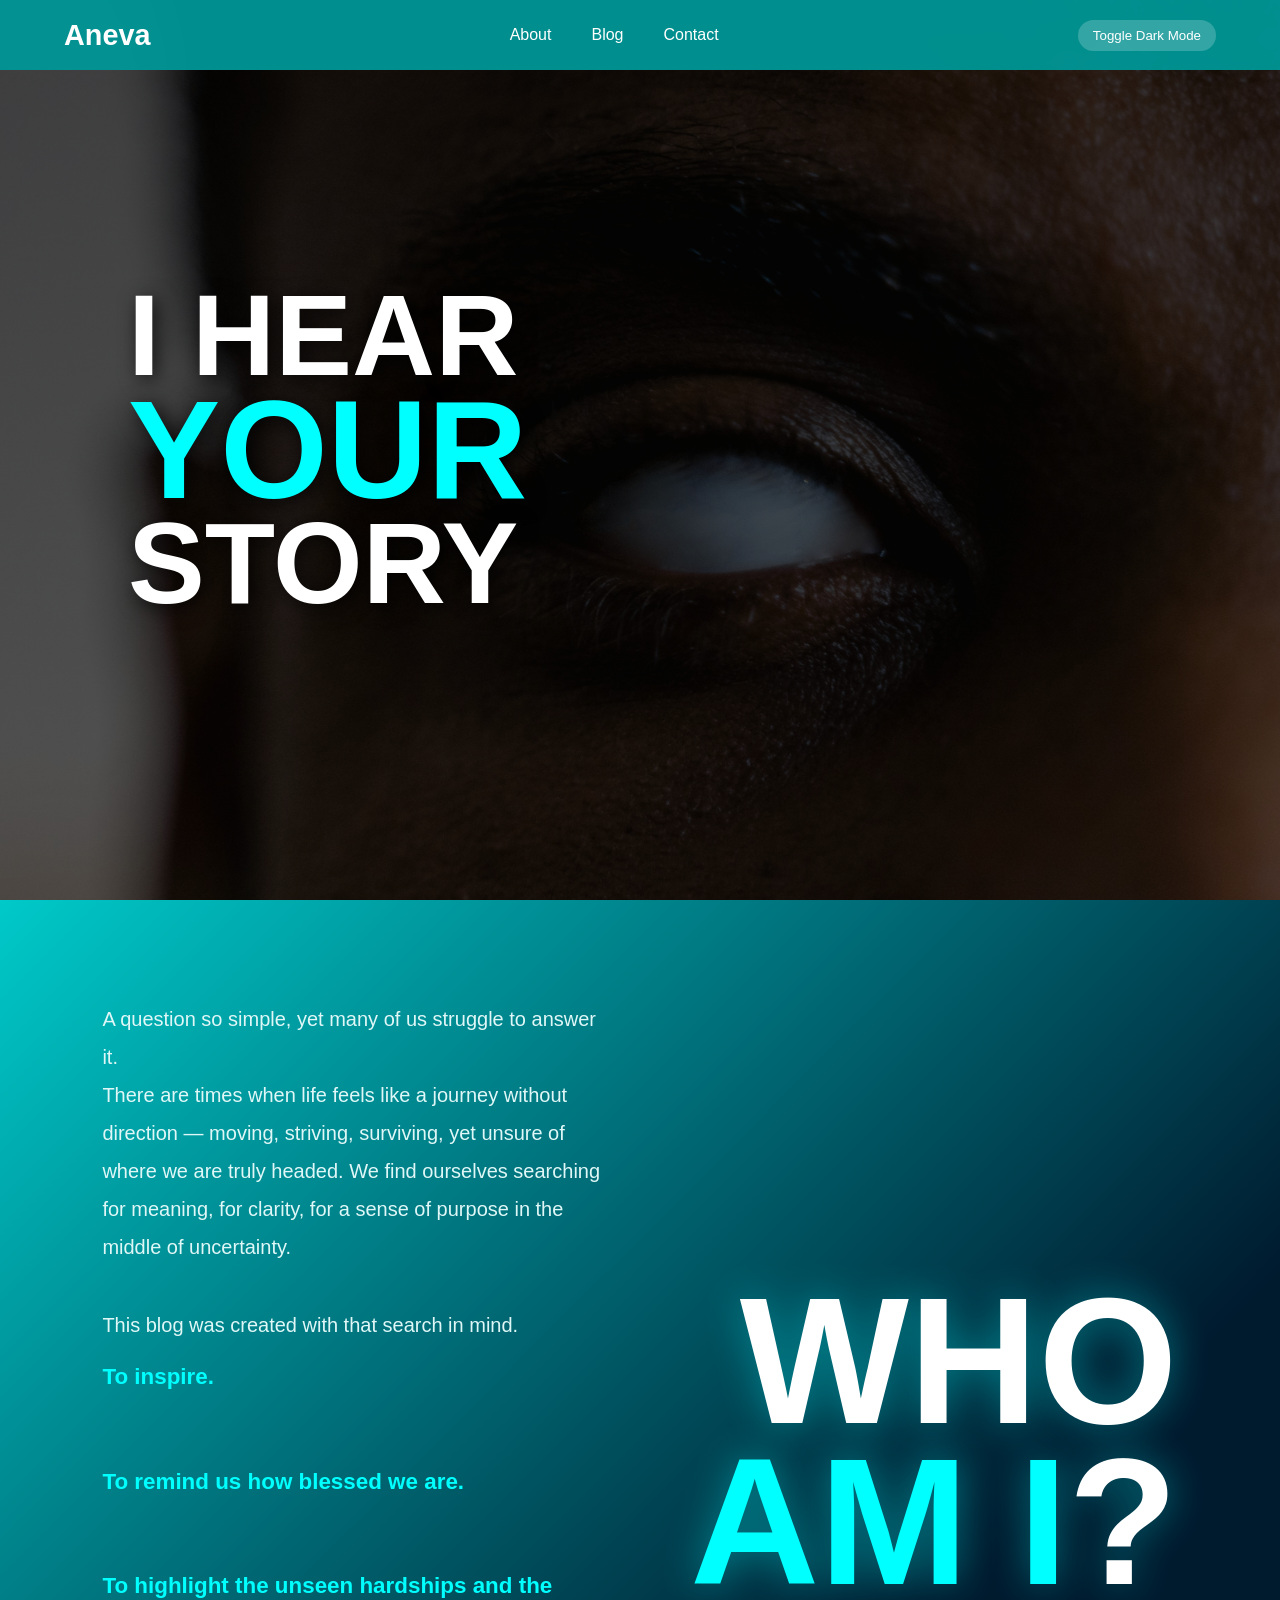
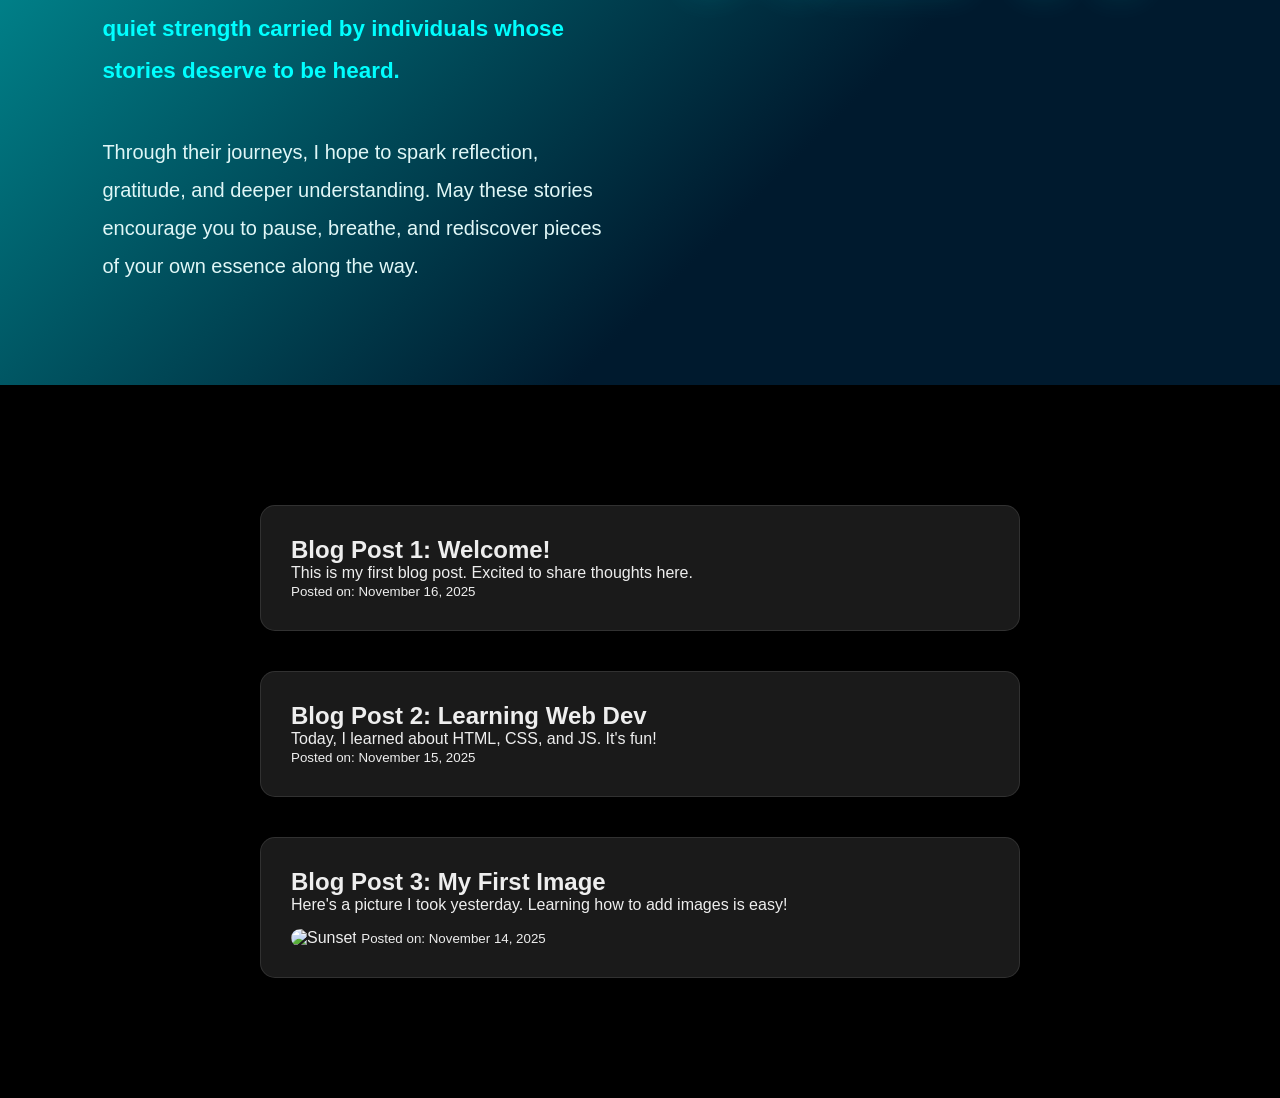
==== index.html @ 151b47a0 "Update index.html" ====
<!DOCTYPE html>
<html lang="en">
<head>
  <meta charset="UTF-8" />
  <meta name="viewport" content="width=device-width, initial-scale=1.0"/>
  <title>Aneva | I Hear Your Story</title>
  <link rel="stylesheet" href="styles.css" />
</head>
<body>

  <!-- HERO -->
  <header class="hero">
    <nav class="top-nav">
      <div class="logo">Aneva</div>
      <ul class="nav-links">
        <li><a href="#whoami">About</a></li>
        <li><a href="#blog">Blog</a></li>
        <li><a href="#contact">Contact</a></li>
      </ul>
      <button class="dark-mode-toggle">Toggle Dark Mode</button>
    </nav>
    <div class="hero-content">
      <h1>I HEAR<br><span>YOUR</span><br>STORY</h1>
    </div>
  </header>

  <!-- WHO AM I – exactly 3 paragraphs as you requested -->
  <section class="whoami-section" id="whoami">
    <div class="whoami-container">
      <div class="whoami-text">
        <p>
          A question so simple, yet many of us struggle to answer it.<br>
          There are times when life feels like a journey without direction — moving, striving, surviving, yet unsure of where we are truly headed. We find ourselves searching for meaning, for clarity, for a sense of purpose in the middle of uncertainty.
        </p>

        <p class="mission">
          This blog was created with that search in mind.<br>
          <strong>To inspire.</strong><br>
          <strong>To remind us how blessed we are.</strong><br>
          <strong>To highlight the unseen hardships and the quiet strength carried by individuals whose stories deserve to be heard.</strong>
        </p>

        <p>
          Through their journeys, I hope to spark reflection, gratitude, and deeper understanding. May these stories encourage you to pause, breathe, and rediscover pieces of your own essence along the way.
        </p>
      </div>

      <h2 class="whoami-title">WHO<br><span>AM I</span>?</h2>
    </div>
  </section>

  <!-- BLOG POSTS -->
  <main class="blog-posts" id="blog">
    <article class="post-card">
      <h2>Blog Post 1: Welcome!</h2>
      <p>This is my first blog post. Excited to share thoughts here.</p>
      <small>Posted on: November 16, 2025</small>
    </article>
    <article class="post-card">
      <h2>Blog Post 2: Learning Web Dev</h2>
      <p>Today, I learned about HTML, CSS, and JS. It's fun!</p>
      <small>Posted on: November 15, 2025</small>
    </article>
    <article class="post-card">
      <h2>Blog Post 3: My First Image</h2>
      <p>Here's a picture I took yesterday. Learning how to add images is easy!</p>
      <img src="images/your-sunset.jpg" alt="Sunset" class="post-image">
      <small>Posted on: November 14, 2025</small>
    </article>
  </main>

  <script src="script.js"></script>
</body>
</html>
---- styles.css ----
* { margin:0; padding:0; box-sizing:border-box; }
body { font-family:'Segoe UI',sans-serif; background:#000; color:#eee; overflow-x:hidden; }

.top-nav {
  position:fixed; top:0; left:0; right:0; height:70px;
  background:rgba(0,150,150,0.95); backdrop-filter:blur(10px);
  display:flex; align-items:center; justify-content:space-between;
  padding:0 5%; z-index:1000;
}
.logo { font-size:1.8rem; font-weight:bold; color:white; }
.nav-links { list-style:none; display:flex; gap:40px; }
.nav-links a { color:white; text-decoration:none; font-weight:500; }
.nav-links a:hover { color:#a0fffe; }
.dark-mode-toggle { background:rgba(255,255,255,0.2); border:none; color:white; padding:8px 15px; border-radius:20px; cursor:pointer; }

/* HERO */
.hero {
  height:100vh;
  background: linear-gradient(rgba(0,0,0,0.7),rgba(0,0,0,0.6)), url('images/hero-eye.jpg') center/cover no-repeat fixed;
  display:flex; flex-direction:column; justify-content:center; align-items:flex-start; padding-left:10%;
}
.hero-content h1 { font-size:9vw; line-height:0.9; font-weight:900; color:white; text-shadow:4px 4px 20px rgba(0,0,0,0.8); }
.hero-content span { color:#0ff; font-size:1.2em; }

/* WHO AM I – matches your screenshot exactly */
.whoami-section {
  min-height:100vh;
  background: linear-gradient(135deg, #00c9c9 0%, #001a2e 70%);
  display:flex;
  align-items:center;
  padding:100px 8%;
  position:relative;
}
.whoami-container {
  max-width:1400px;
  margin:0 auto;
  display:grid;
  grid-template-columns: 1fr 1fr;
  gap:60px;
  align-items:center;
}
.whoami-text {
  font-size:1.25rem;
  line-height:1.9;
  color:#e0f7f7;
}
.whoami-text .lead { margin-bottom:30px; }
.whoami-text .mission { margin:40px 0; }
.whoami-text strong { color:#0ff; font-size:1.4rem; display:block; margin:12px 0; }
.whoami-text .closing { font-style:italic; color:#b0e0e0; }

.whoami-title {
  font-size:14vw;
  font-weight:900;
  line-height:0.9;
  color:white;
  text-align:right;
  text-shadow:0 0 40px rgba(0,255,255,0.4);
}
.whoami-title span { color:#0ff; }

/* BLOG POSTS */
.blog-posts { max-width:800px; margin:120px auto; padding:0 20px; display:grid; gap:40px; }
.post-card { background:rgba(255,255,255,0.1); padding:30px; border-radius:15px; backdrop-filter:blur(10px); border:1px solid rgba(255,255,255,0.1); transition:transform .3s; }
.post-card:hover { transform:translateY(-10px); }
.post-image { width:100%; border-radius:10px; margin-top:15px; }

/* Mobile */
@media (max-width:960px) {
  .whoami-container { grid-template-columns:1fr; text-align:center; }
  .whoami-title { text-align:center; font-size:18vw; }
  .hero-content { padding-left:5%; text-align:center; align-items:center; }
}
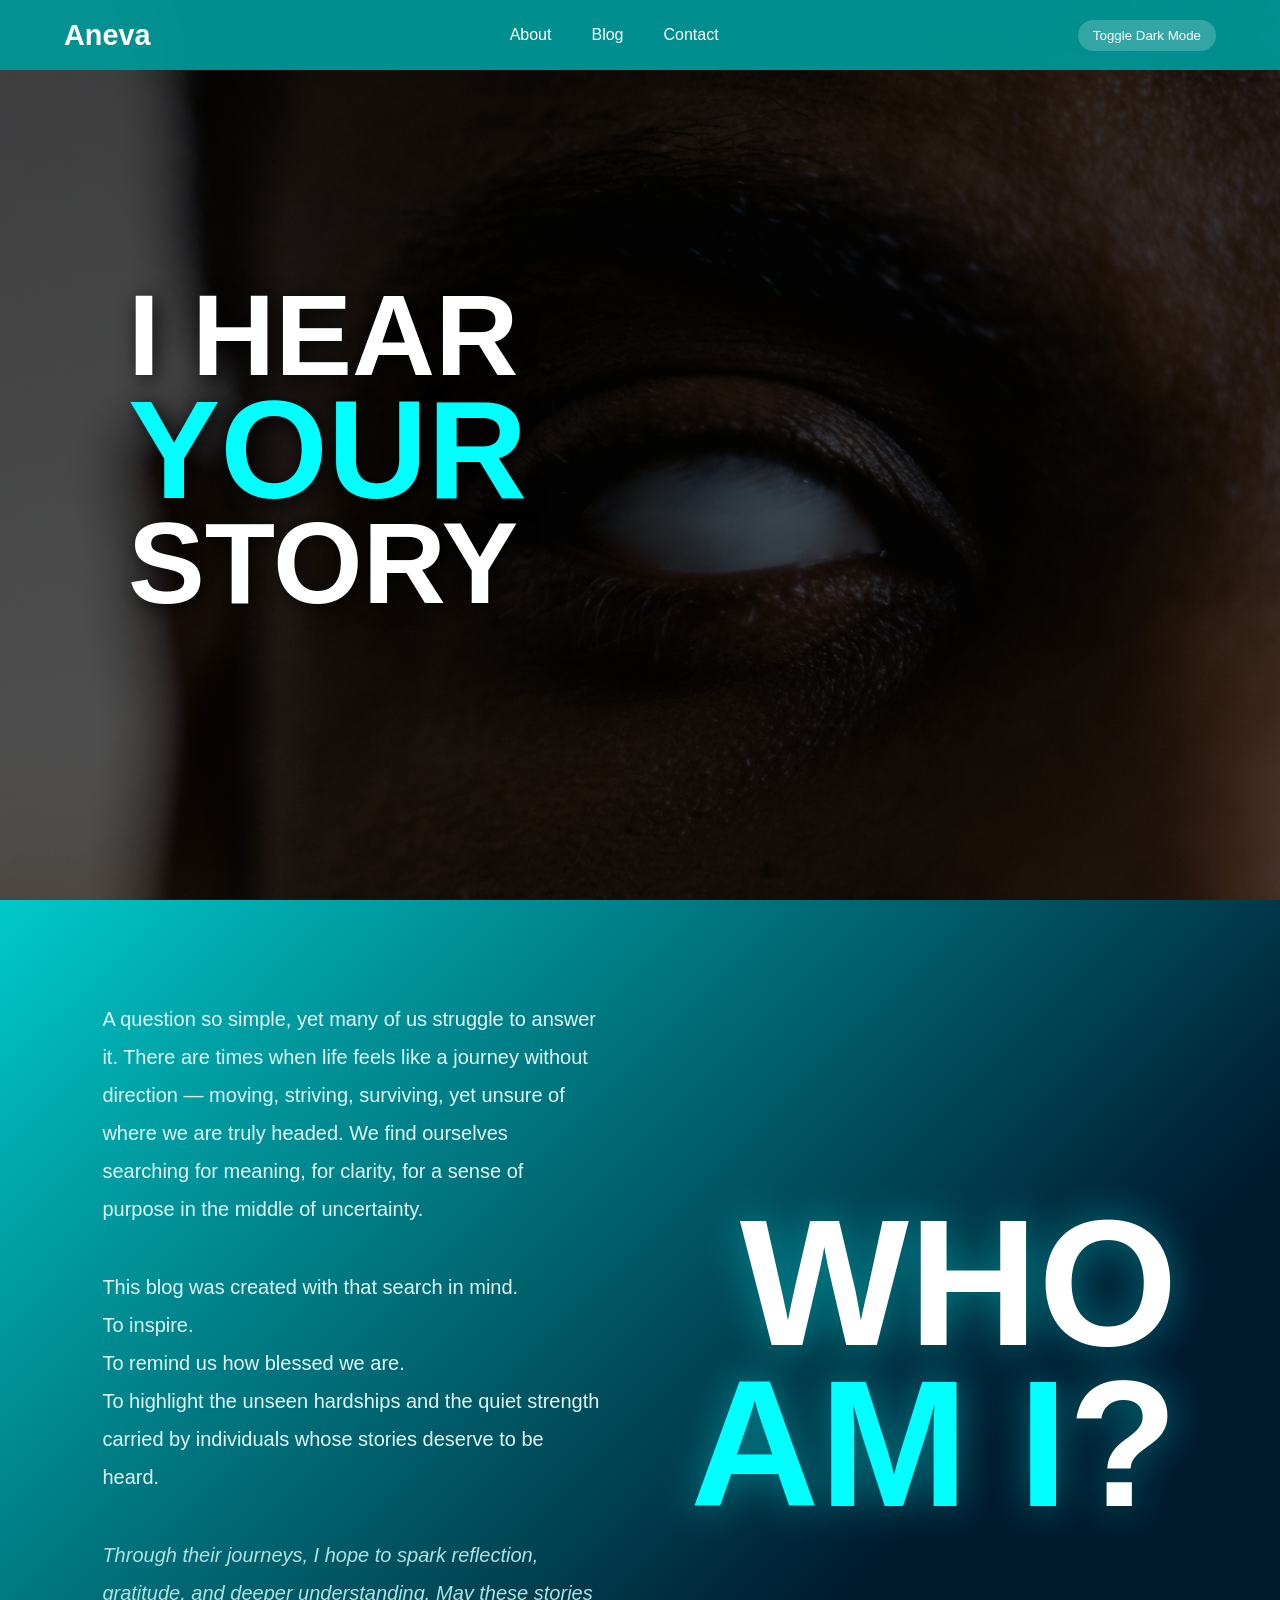
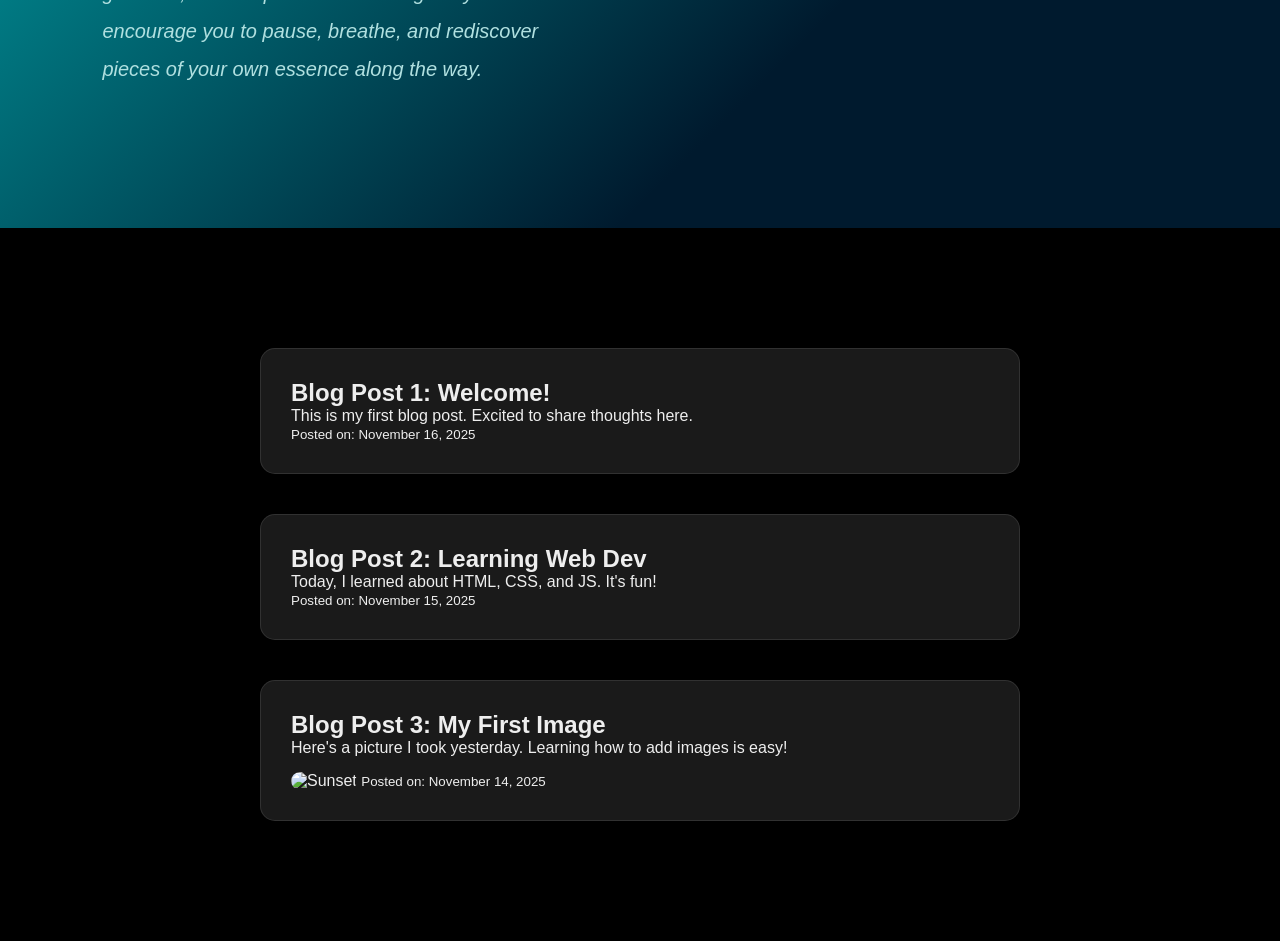
==== commit cf7ccebc: "Update index.html" ====
--- a/index.html
+++ b/index.html
@@ -24,20 +24,19 @@
     </div>
   </header>
 
-  <!-- WHO AM I – exactly 3 paragraphs as you requested -->
+  <!-- WHO AM I – exactly 3 clean paragraphs -->
   <section class="whoami-section" id="whoami">
     <div class="whoami-container">
       <div class="whoami-text">
         <p>
-          A question so simple, yet many of us struggle to answer it.<br>
-          There are times when life feels like a journey without direction — moving, striving, surviving, yet unsure of where we are truly headed. We find ourselves searching for meaning, for clarity, for a sense of purpose in the middle of uncertainty.
+          A question so simple, yet many of us struggle to answer it. There are times when life feels like a journey without direction — moving, striving, surviving, yet unsure of where we are truly headed. We find ourselves searching for meaning, for clarity, for a sense of purpose in the middle of uncertainty.
         </p>
 
         <p class="mission">
           This blog was created with that search in mind.<br>
-          <strong>To inspire.</strong><br>
-          <strong>To remind us how blessed we are.</strong><br>
-          <strong>To highlight the unseen hardships and the quiet strength carried by individuals whose stories deserve to be heard.</strong>
+          To inspire.<br>
+          To remind us how blessed we are.<br>
+          To highlight the unseen hardships and the quiet strength carried by individuals whose stories deserve to be heard.
         </p>
 
         <p>
--- a/styles.css
+++ b/styles.css
@@ -22,33 +22,38 @@
 .hero-content h1 { font-size:9vw; line-height:0.9; font-weight:900; color:white; text-shadow:4px 4px 20px rgba(0,0,0,0.8); }
 .hero-content span { color:#0ff; font-size:1.2em; }
 
-/* WHO AM I – matches your screenshot exactly */
+/* WHO AM I – perfect match */
 .whoami-section {
   min-height:100vh;
   background: linear-gradient(135deg, #00c9c9 0%, #001a2e 70%);
   display:flex;
   align-items:center;
   padding:100px 8%;
-  position:relative;
 }
 .whoami-container {
   max-width:1400px;
   margin:0 auto;
   display:grid;
-  grid-template-columns: 1fr 1fr;
-  gap:60px;
+  grid-template-columns:1fr 1fr;
+  gap:80px;
   align-items:center;
 }
-.whoami-text {
+.whoami-text p {
+  margin-bottom:40px;
   font-size:1.25rem;
   line-height:1.9;
   color:#e0f7f7;
 }
-.whoami-text .lead { margin-bottom:30px; }
-.whoami-text .mission { margin:40px 0; }
-.whoami-text strong { color:#0ff; font-size:1.4rem; display:block; margin:12px 0; }
-.whoami-text .closing { font-style:italic; color:#b0e0e0; }
-
+.whoami-text p.mission strong {
+  color:#0ff;
+  font-size:1.4rem;
+  display:block;
+  margin:14px 0;
+}
+.whoami-text p:last-child {
+  font-style:italic;
+  color:#b0e0e0;
+}
 .whoami-title {
   font-size:14vw;
   font-weight:900;
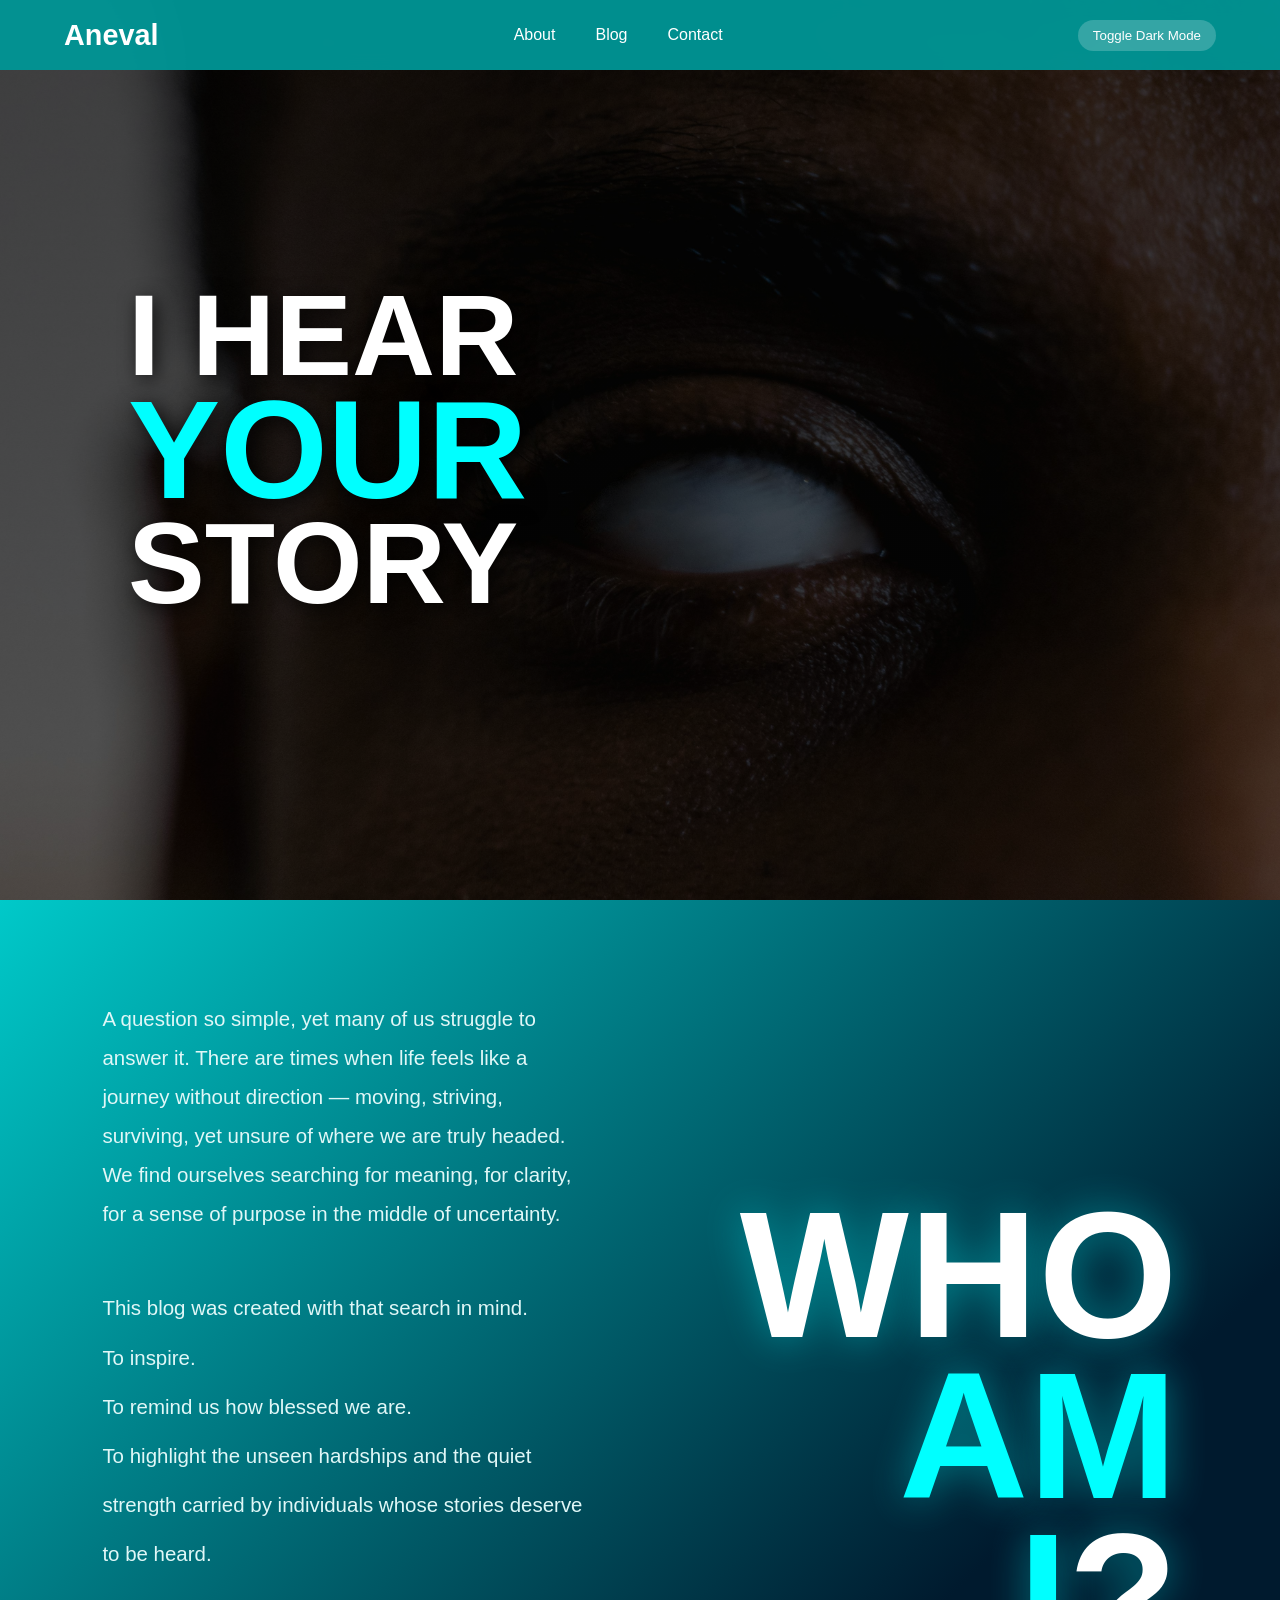
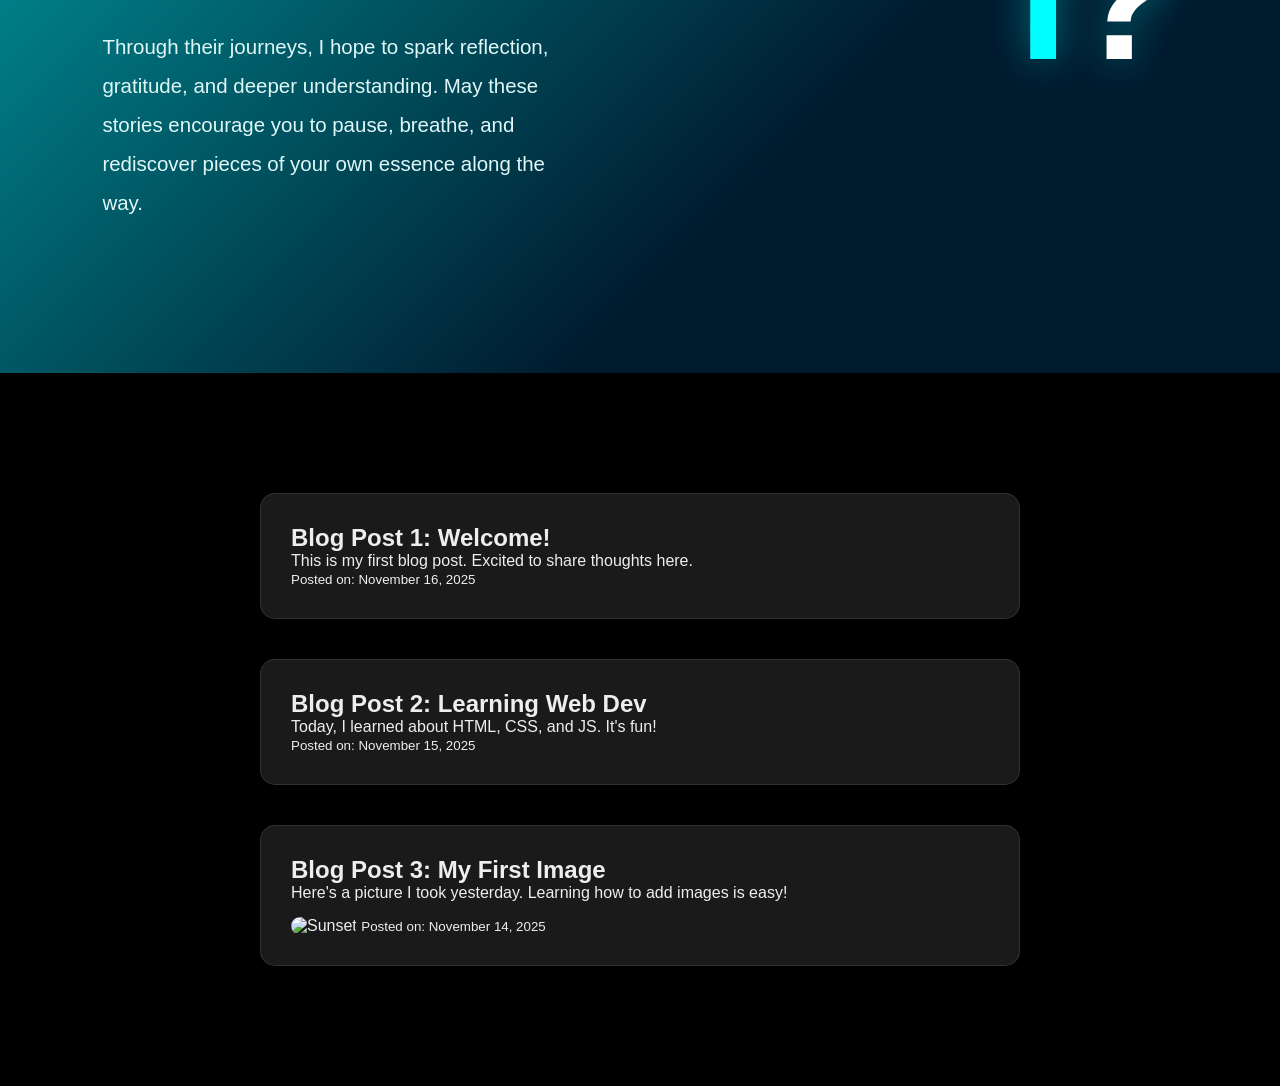
==== commit 39de4f49: "Update index.html" ====
--- a/index.html
+++ b/index.html
@@ -3,7 +3,7 @@
 <head>
   <meta charset="UTF-8" />
   <meta name="viewport" content="width=device-width, initial-scale=1.0"/>
-  <title>Aneva | I Hear Your Story</title>
+  <title>Aneval | I Hear Your Story</title>
   <link rel="stylesheet" href="styles.css" />
 </head>
 <body>
@@ -11,7 +11,7 @@
   <!-- HERO -->
   <header class="hero">
     <nav class="top-nav">
-      <div class="logo">Aneva</div>
+      <div class="logo">Aneval</div>
       <ul class="nav-links">
         <li><a href="#whoami">About</a></li>
         <li><a href="#blog">Blog</a></li>
@@ -71,3 +71,4 @@
   <script src="script.js"></script>
 </body>
 </html>
+
--- a/styles.css
+++ b/styles.css
@@ -22,7 +22,7 @@
 .hero-content h1 { font-size:9vw; line-height:0.9; font-weight:900; color:white; text-shadow:4px 4px 20px rgba(0,0,0,0.8); }
 .hero-content span { color:#0ff; font-size:1.2em; }
 
-/* WHO AM I – perfect match */
+/* WHO AM I – perfect 3 paragraphs */
 .whoami-section {
   min-height:100vh;
   background: linear-gradient(135deg, #00c9c9 0%, #001a2e 70%);
@@ -35,24 +35,20 @@
   margin:0 auto;
   display:grid;
   grid-template-columns:1fr 1fr;
-  gap:80px;
+  gap:100px;
   align-items:center;
 }
 .whoami-text p {
-  margin-bottom:40px;
-  font-size:1.25rem;
+  margin-bottom:50px;
+  font-size:1.28rem;
   line-height:1.9;
   color:#e0f7f7;
 }
-.whoami-text p.mission strong {
-  color:#0ff;
-  font-size:1.4rem;
-  display:block;
-  margin:14px 0;
+.whoami-text p.mission {
+  line-height:2.4;
 }
-.whoami-text p:last-child {
-  font-style:italic;
-  color:#b0e0e0;
+.whoami-text p.mission br {
+  margin-bottom:14px;
 }
 .whoami-title {
   font-size:14vw;
@@ -72,7 +68,7 @@
 
 /* Mobile */
 @media (max-width:960px) {
-  .whoami-container { grid-template-columns:1fr; text-align:center; }
+  .whoami-container { grid-template-columns:1fr; text-align:center; gap:60px; }
   .whoami-title { text-align:center; font-size:18vw; }
   .hero-content { padding-left:5%; text-align:center; align-items:center; }
 }
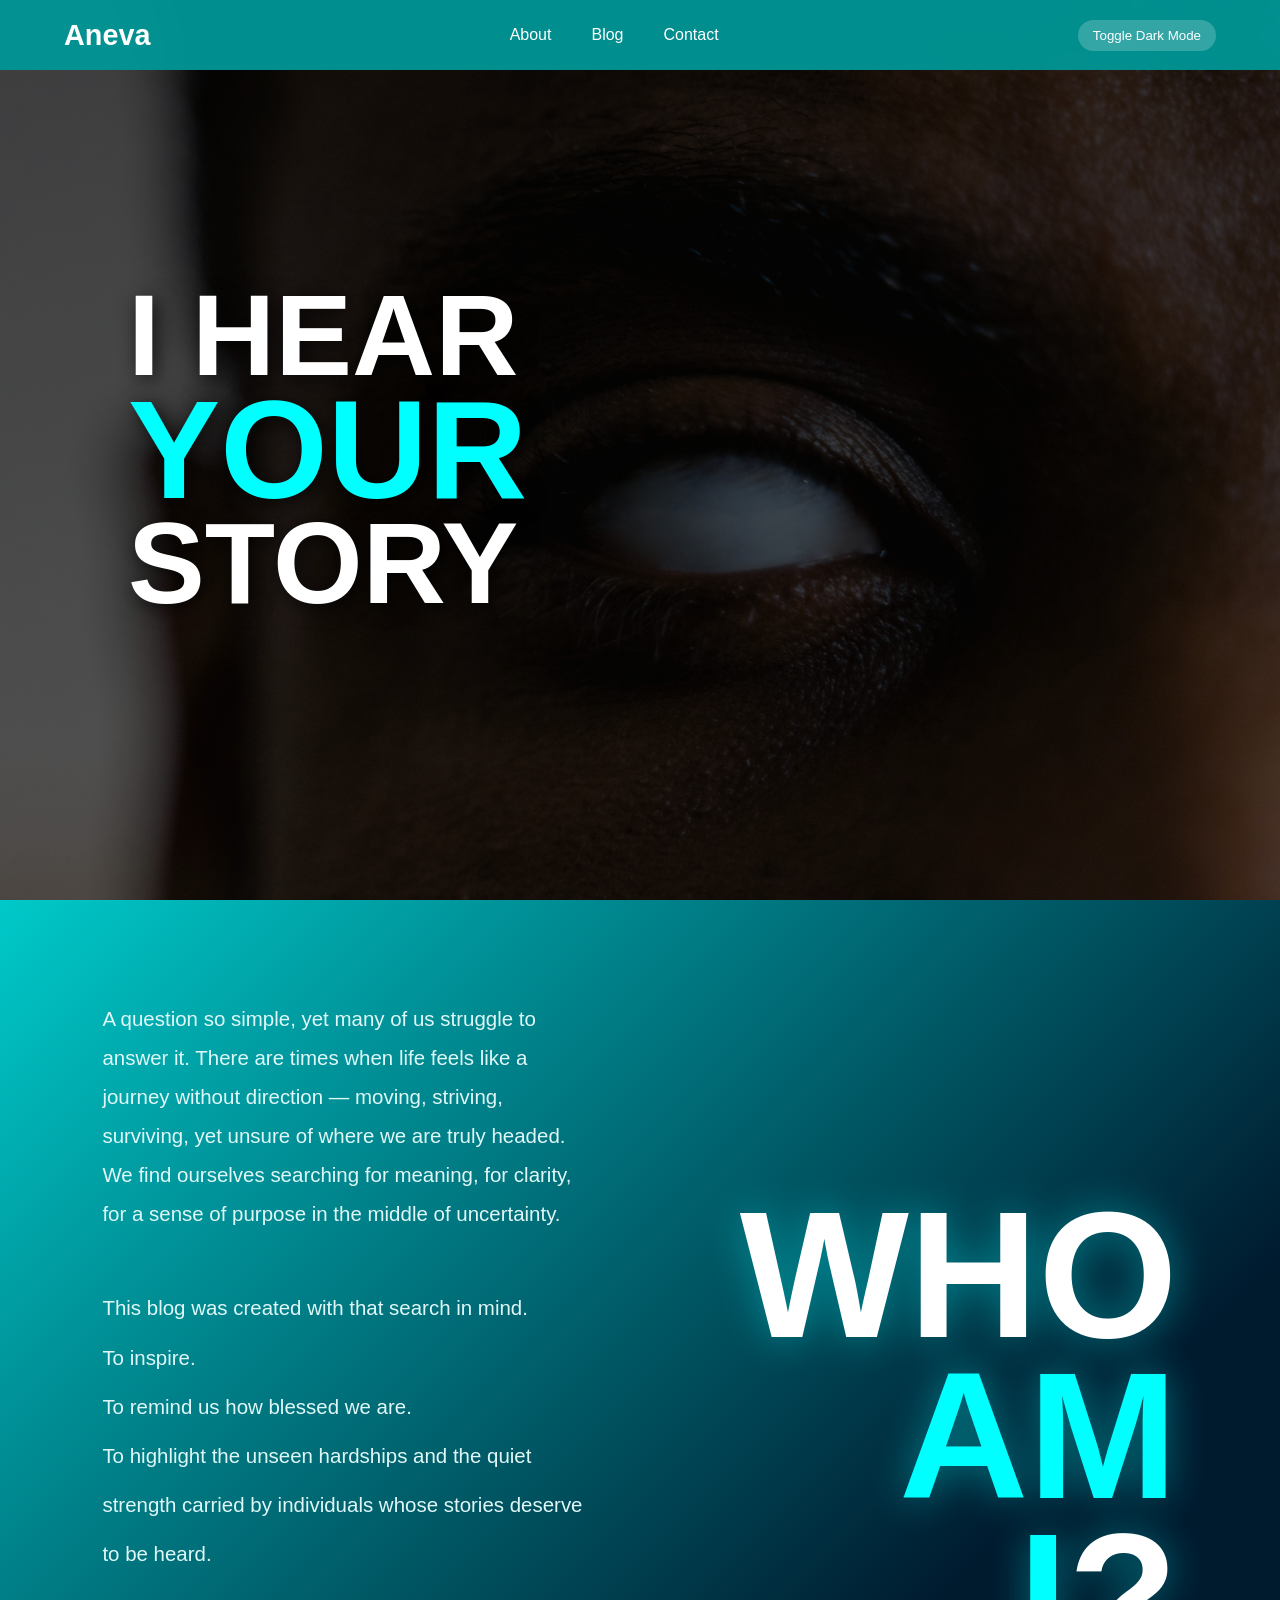
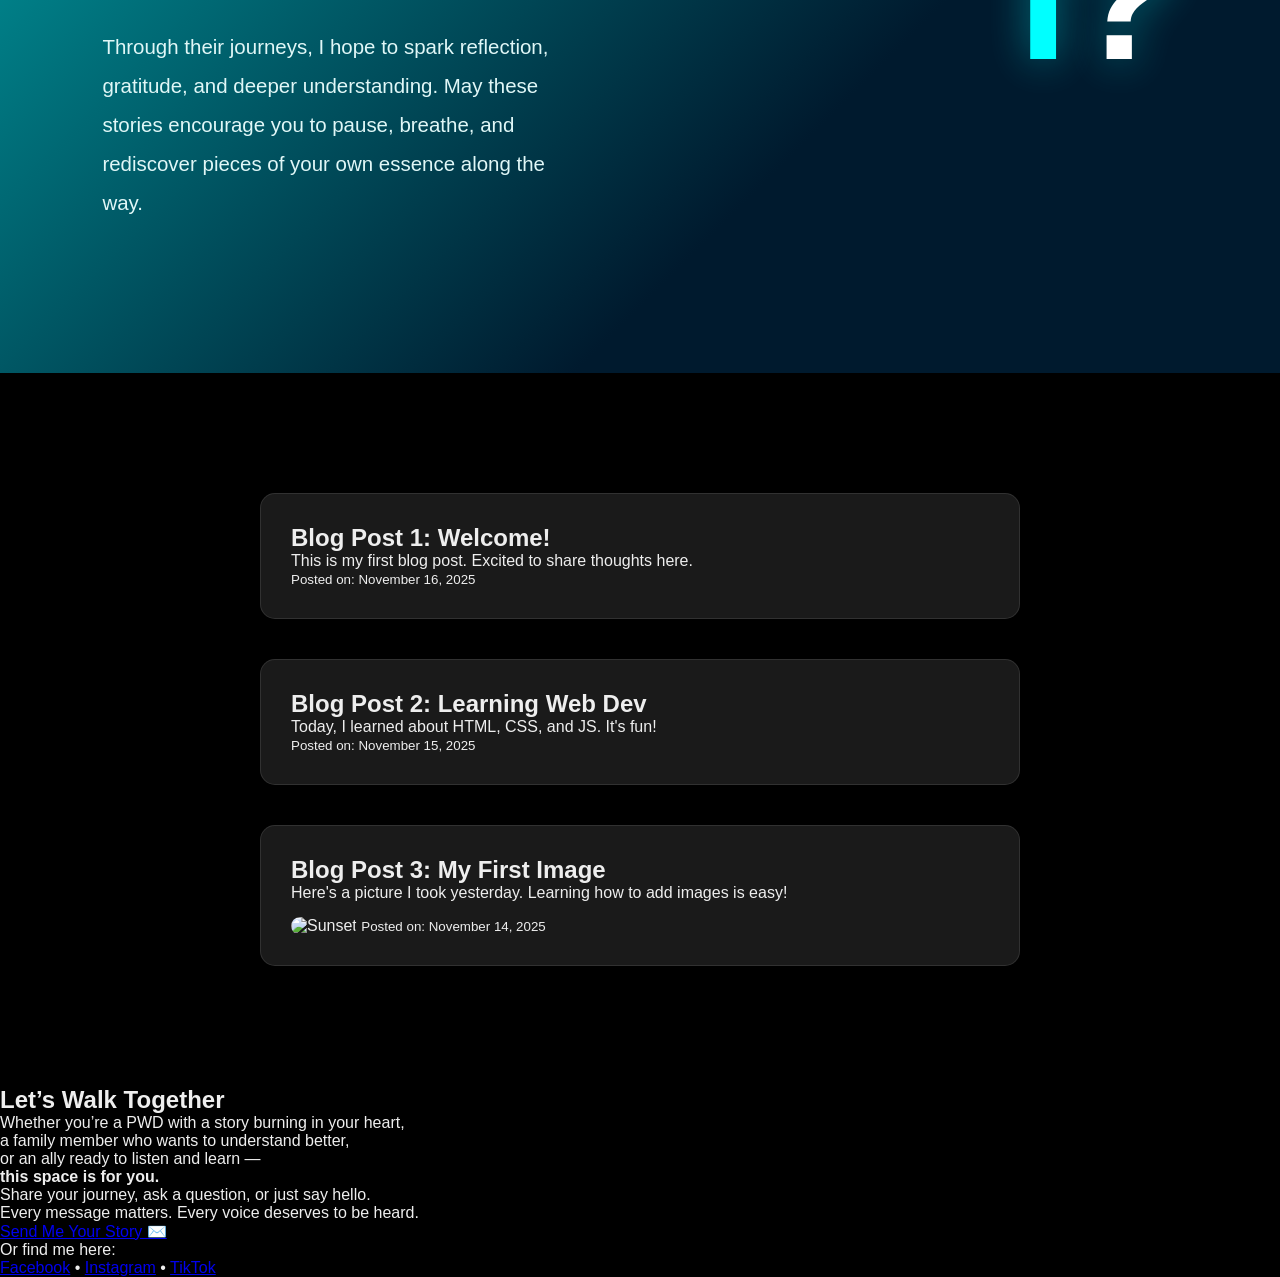
==== commit 77da58e6: "Update index.html" ====
--- a/index.html
+++ b/index.html
@@ -3,7 +3,7 @@
 <head>
   <meta charset="UTF-8" />
   <meta name="viewport" content="width=device-width, initial-scale=1.0"/>
-  <title>Aneval | I Hear Your Story</title>
+  <title>Aneva | I Hear Your Story</title>
   <link rel="stylesheet" href="styles.css" />
 </head>
 <body>
@@ -11,7 +11,7 @@
   <!-- HERO -->
   <header class="hero">
     <nav class="top-nav">
-      <div class="logo">Aneval</div>
+      <div class="logo">Aneva</div>
       <ul class="nav-links">
         <li><a href="#whoami">About</a></li>
         <li><a href="#blog">Blog</a></li>
@@ -24,26 +24,23 @@
     </div>
   </header>
 
-  <!-- WHO AM I – exactly 3 clean paragraphs -->
+  <!-- WHO AM I -->
   <section class="whoami-section" id="whoami">
     <div class="whoami-container">
       <div class="whoami-text">
         <p>
           A question so simple, yet many of us struggle to answer it. There are times when life feels like a journey without direction — moving, striving, surviving, yet unsure of where we are truly headed. We find ourselves searching for meaning, for clarity, for a sense of purpose in the middle of uncertainty.
         </p>
-
         <p class="mission">
           This blog was created with that search in mind.<br>
           To inspire.<br>
           To remind us how blessed we are.<br>
           To highlight the unseen hardships and the quiet strength carried by individuals whose stories deserve to be heard.
         </p>
-
         <p>
           Through their journeys, I hope to spark reflection, gratitude, and deeper understanding. May these stories encourage you to pause, breathe, and rediscover pieces of your own essence along the way.
         </p>
       </div>
-
       <h2 class="whoami-title">WHO<br><span>AM I</span>?</h2>
     </div>
   </section>
@@ -68,7 +65,34 @@
     </article>
   </main>
 
+  <!-- CONTACT SECTION -->
+  <section class="contact-section" id="contact">
+    <div class="contact-container">
+      <h2>Let’s Walk Together</h2>
+      <p class="contact-text">
+        Whether you’re a PWD with a story burning in your heart,<br>
+        a family member who wants to understand better,<br>
+        or an ally ready to listen and learn —<br>
+        <strong>this space is for you.</strong>
+      </p>
+      <p class="contact-text">
+        Share your journey, ask a question, or just say hello.<br>
+        Every message matters. Every voice deserves to be heard.
+      </p>
+
+      <a href="mailto:your-email-here@gmail.com" class="contact-btn">
+        Send Me Your Story ✉️
+      </a>
+
+      <div class="social-links">
+        <p>Or find me here:</p>
+        <a href="https://facebook.com/yourpage" target="_blank">Facebook</a> • 
+        <a href="https://instagram.com/yourhandle" target="_blank">Instagram</a> • 
+        <a href="https://tiktok.com/@yourhandle" target="_blank">TikTok</a>
+      </div>
+    </div>
+  </section>
+
   <script src="script.js"></script>
 </body>
 </html>
-
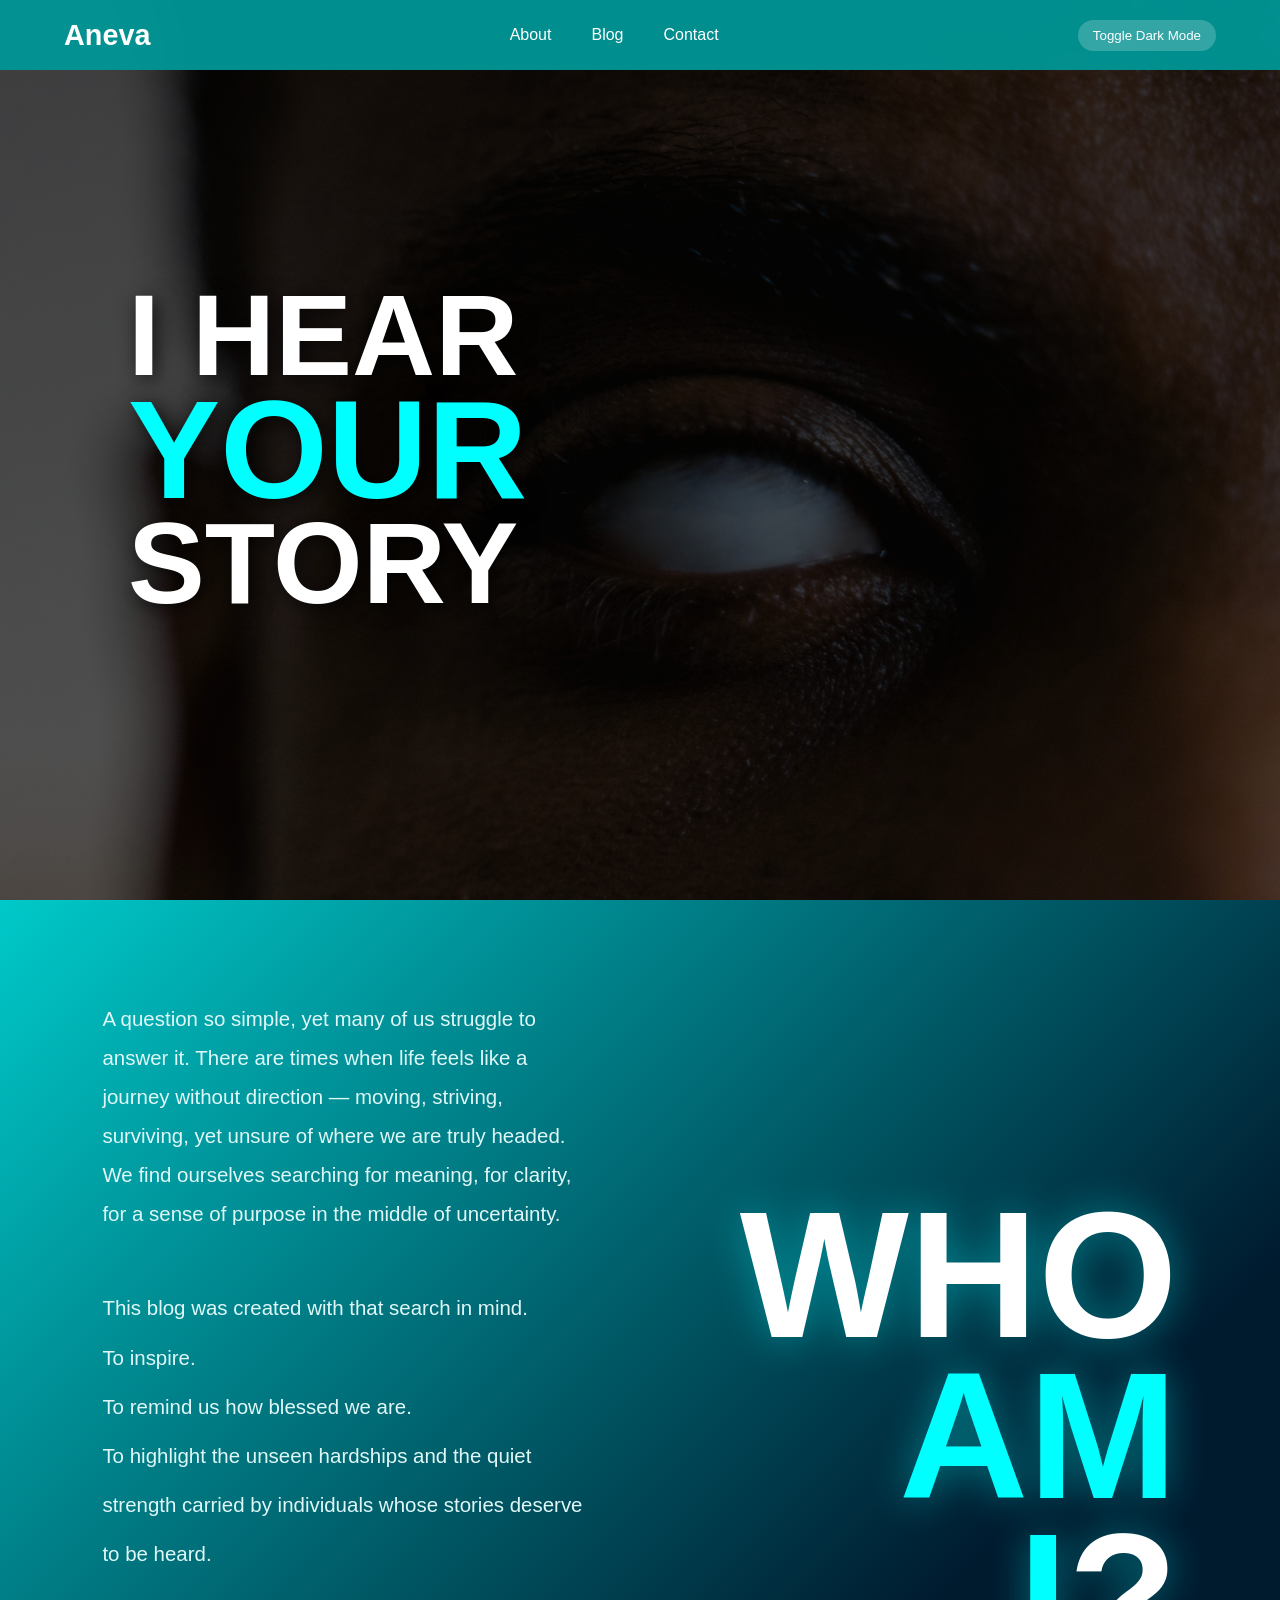
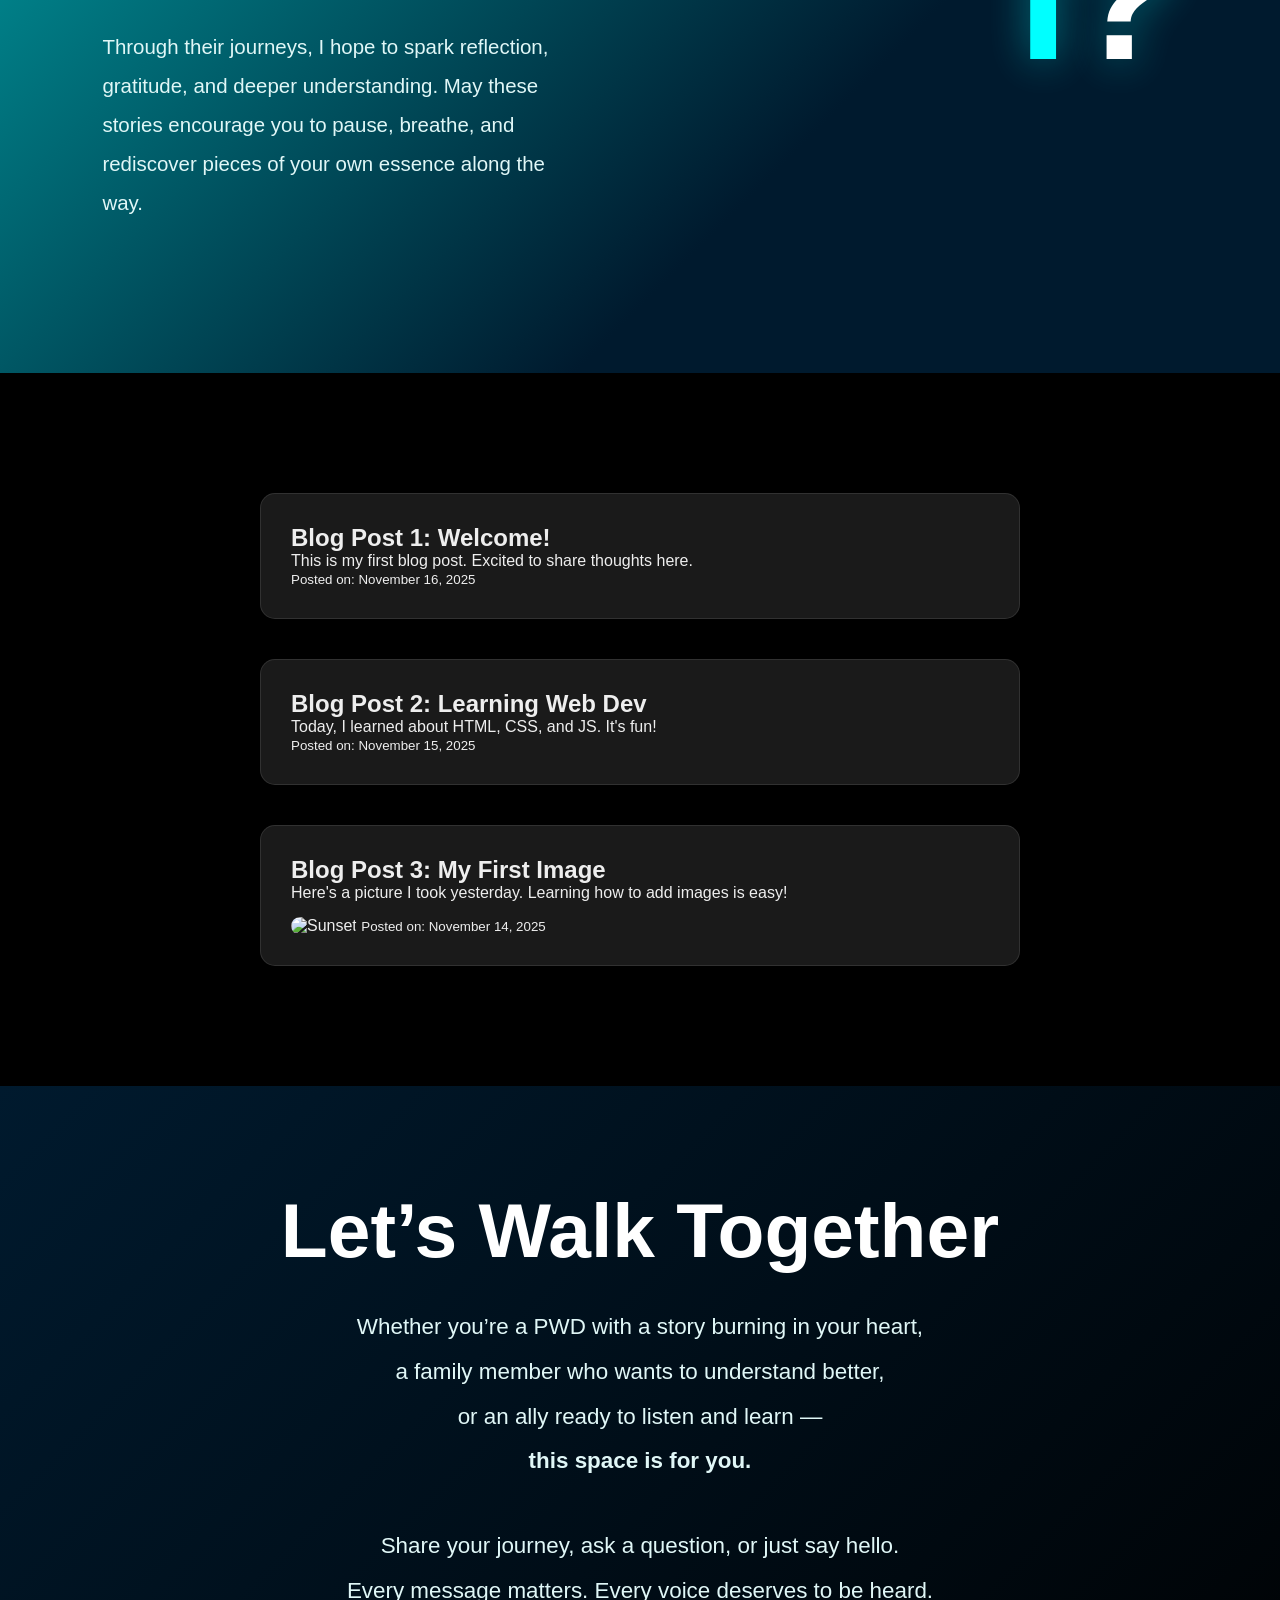
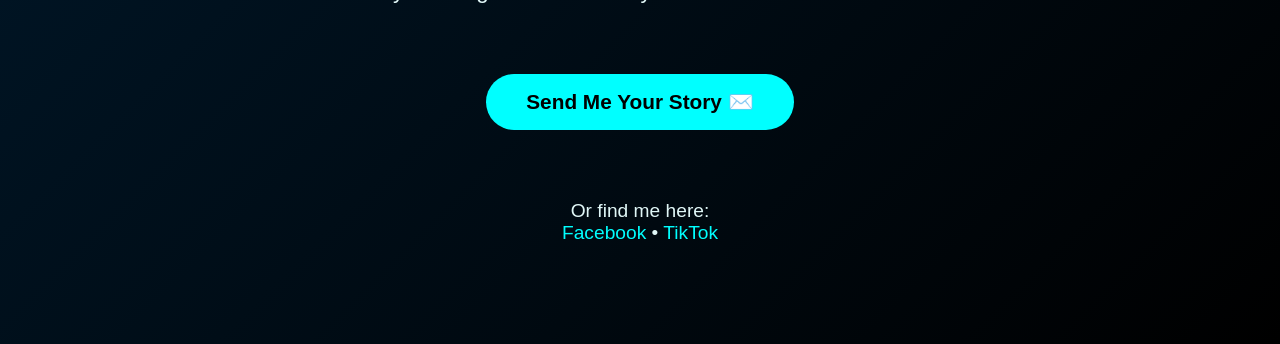
==== commit 3705ee20: "Update index.html" ====
--- a/index.html
+++ b/index.html
@@ -80,15 +80,14 @@
         Every message matters. Every voice deserves to be heard.
       </p>
 
-      <a href="mailto:your-email-here@gmail.com" class="contact-btn">
+      <a href="mailto:lavenagee.boluso2001@gmail.com" class="contact-btn">
         Send Me Your Story ✉️
       </a>
 
       <div class="social-links">
         <p>Or find me here:</p>
-        <a href="https://facebook.com/yourpage" target="_blank">Facebook</a> • 
-        <a href="https://instagram.com/yourhandle" target="_blank">Instagram</a> • 
-        <a href="https://tiktok.com/@yourhandle" target="_blank">TikTok</a>
+        <a href="https://www.facebook.com/profile.php?id=61583888613670" target="_blank">Facebook</a> • 
+        <a href="tiktok.com/@_aneval%3F_t%3DZS-8zuCAxaX56e%26_r%3D1" target="_blank">TikTok</a>
       </div>
     </div>
   </section>
@@ -96,3 +95,4 @@
   <script src="script.js"></script>
 </body>
 </html>
+
--- a/styles.css
+++ b/styles.css
@@ -22,7 +22,7 @@
 .hero-content h1 { font-size:9vw; line-height:0.9; font-weight:900; color:white; text-shadow:4px 4px 20px rgba(0,0,0,0.8); }
 .hero-content span { color:#0ff; font-size:1.2em; }
 
-/* WHO AM I – perfect 3 paragraphs */
+/* WHO AM I */
 .whoami-section {
   min-height:100vh;
   background: linear-gradient(135deg, #00c9c9 0%, #001a2e 70%);
@@ -44,12 +44,7 @@
   line-height:1.9;
   color:#e0f7f7;
 }
-.whoami-text p.mission {
-  line-height:2.4;
-}
-.whoami-text p.mission br {
-  margin-bottom:14px;
-}
+.whoami-text p.mission { line-height:2.4; }
 .whoami-title {
   font-size:14vw;
   font-weight:900;
@@ -66,6 +61,25 @@
 .post-card:hover { transform:translateY(-10px); }
 .post-image { width:100%; border-radius:10px; margin-top:15px; }
 
+/* CONTACT SECTION */
+.contact-section {
+  min-height:80vh;
+  background: linear-gradient(135deg, #001a2e 0%, #000 100%);
+  display:flex;
+  align-items:center;
+  justify-content:center;
+  padding:100px 20px;
+  text-align:center;
+  color:#e0f7f7;
+}
+.contact-container h2 { font-size:6vw; margin-bottom:30px; color:white; }
+.contact-text { font-size:1.4rem; line-height:2; margin-bottom:40px; max-width:700px; margin-left:auto; margin-right:auto; }
+.contact-btn { display:inline-block; background:#0ff; color:#000; padding:16px 40px; border-radius:50px; font-size:1.3rem; font-weight:bold; text-decoration:none; margin:20px 0; transition:all .3s; }
+.contact-btn:hover { background:white; transform:scale(1.05); }
+.social-links { margin-top:50px; font-size:1.2rem; }
+.social-links a { color:#0ff; text-decoration:none; }
+.social-links a:hover { text-decoration:underline; }
+
 /* Mobile */
 @media (max-width:960px) {
   .whoami-container { grid-template-columns:1fr; text-align:center; gap:60px; }
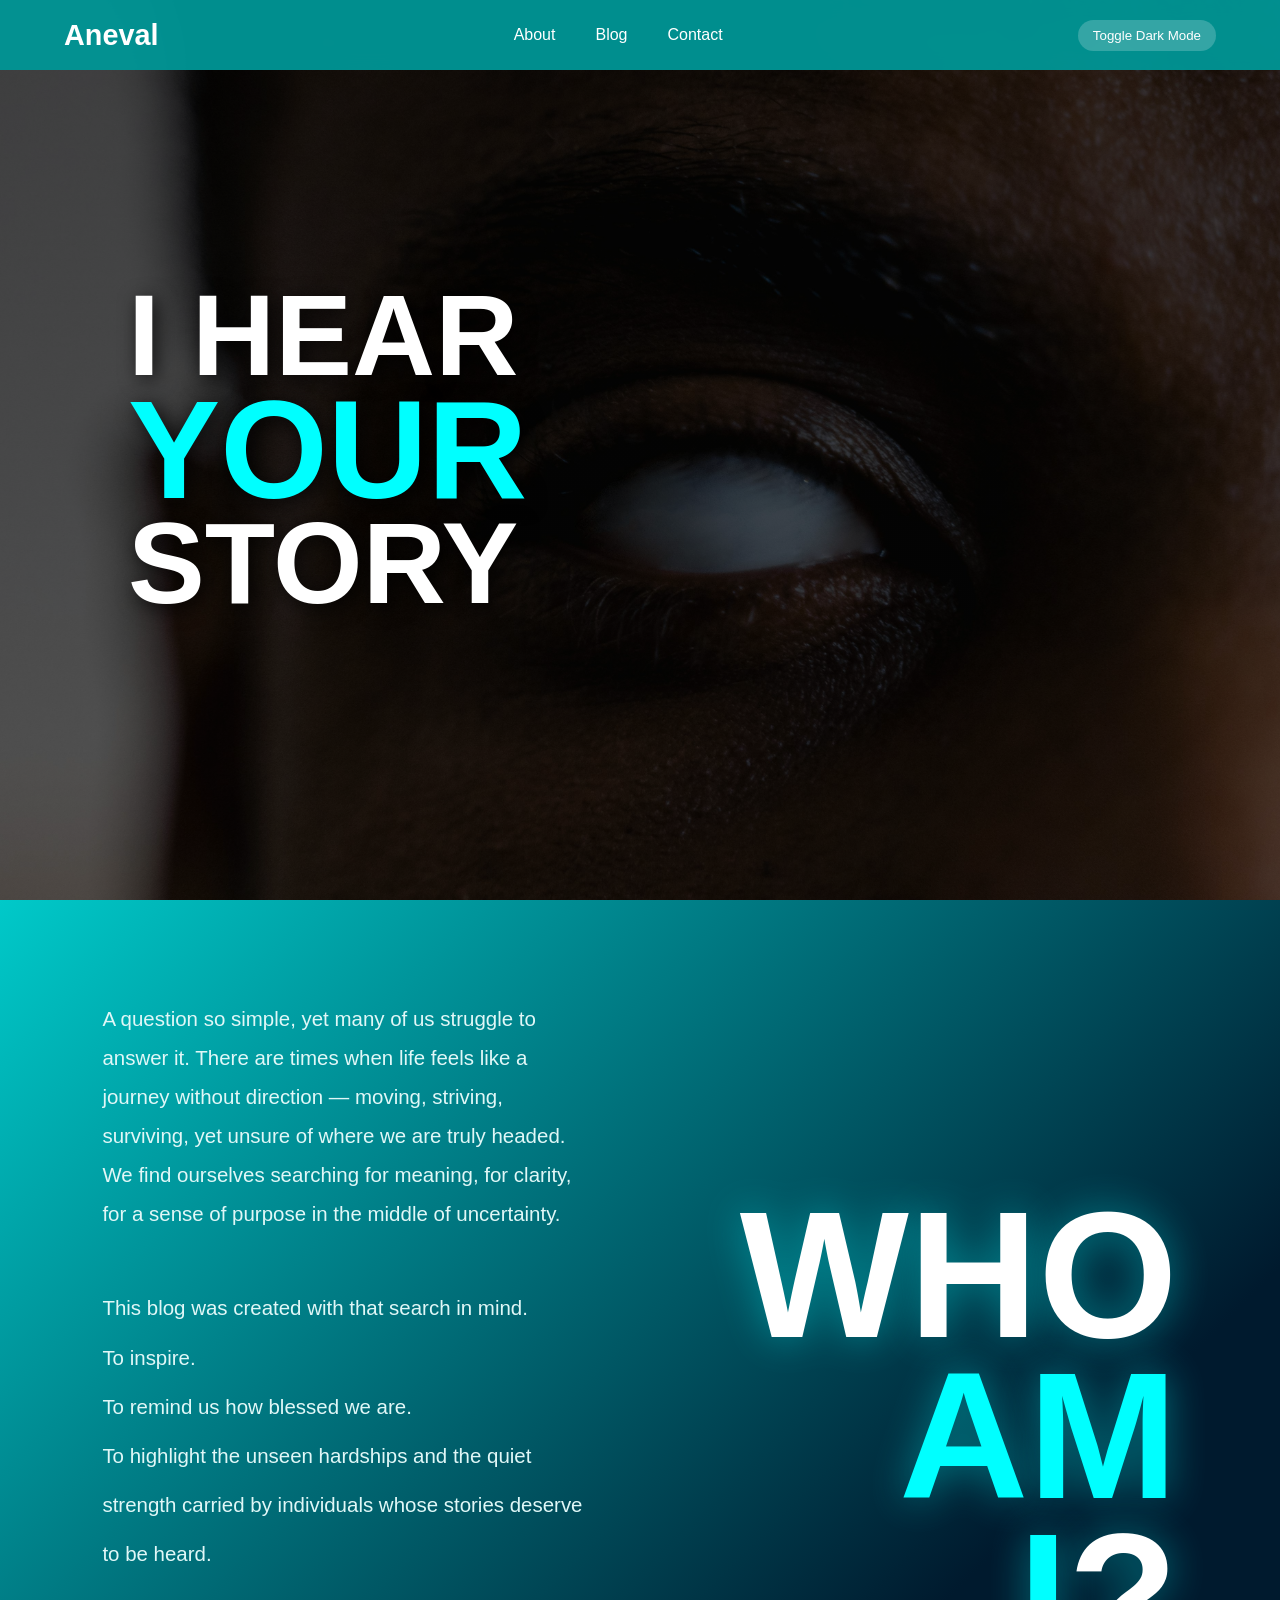
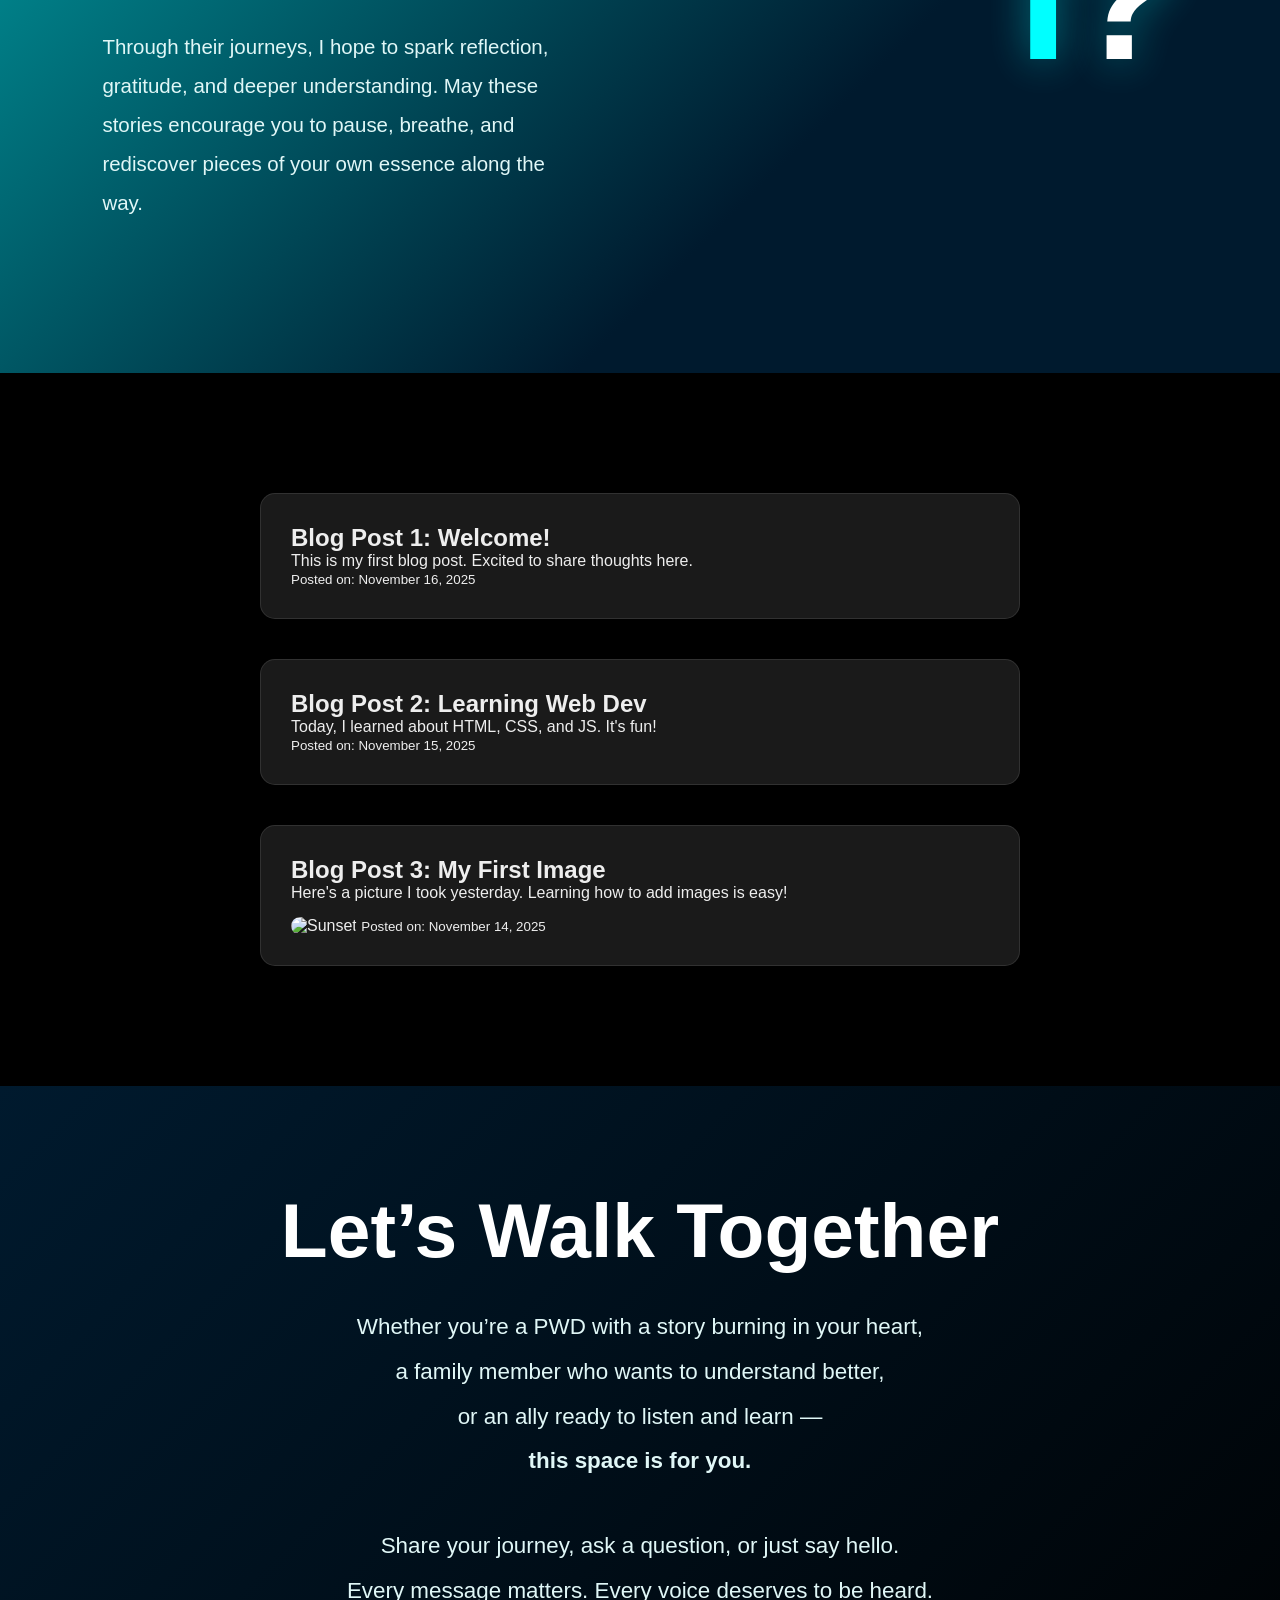
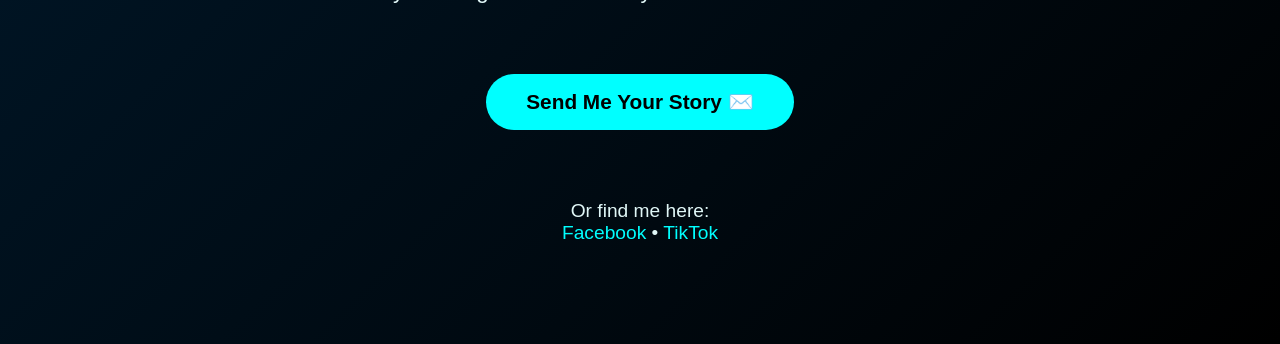
==== commit e40183db: "Update index.html" ====
--- a/index.html
+++ b/index.html
@@ -3,7 +3,7 @@
 <head>
   <meta charset="UTF-8" />
   <meta name="viewport" content="width=device-width, initial-scale=1.0"/>
-  <title>Aneva | I Hear Your Story</title>
+  <title>Aneval | I Hear Your Story</title>
   <link rel="stylesheet" href="styles.css" />
 </head>
 <body>
@@ -11,7 +11,7 @@
   <!-- HERO -->
   <header class="hero">
     <nav class="top-nav">
-      <div class="logo">Aneva</div>
+      <div class="logo">Aneval</div>
       <ul class="nav-links">
         <li><a href="#whoami">About</a></li>
         <li><a href="#blog">Blog</a></li>
@@ -96,3 +96,4 @@
 </body>
 </html>
 
+
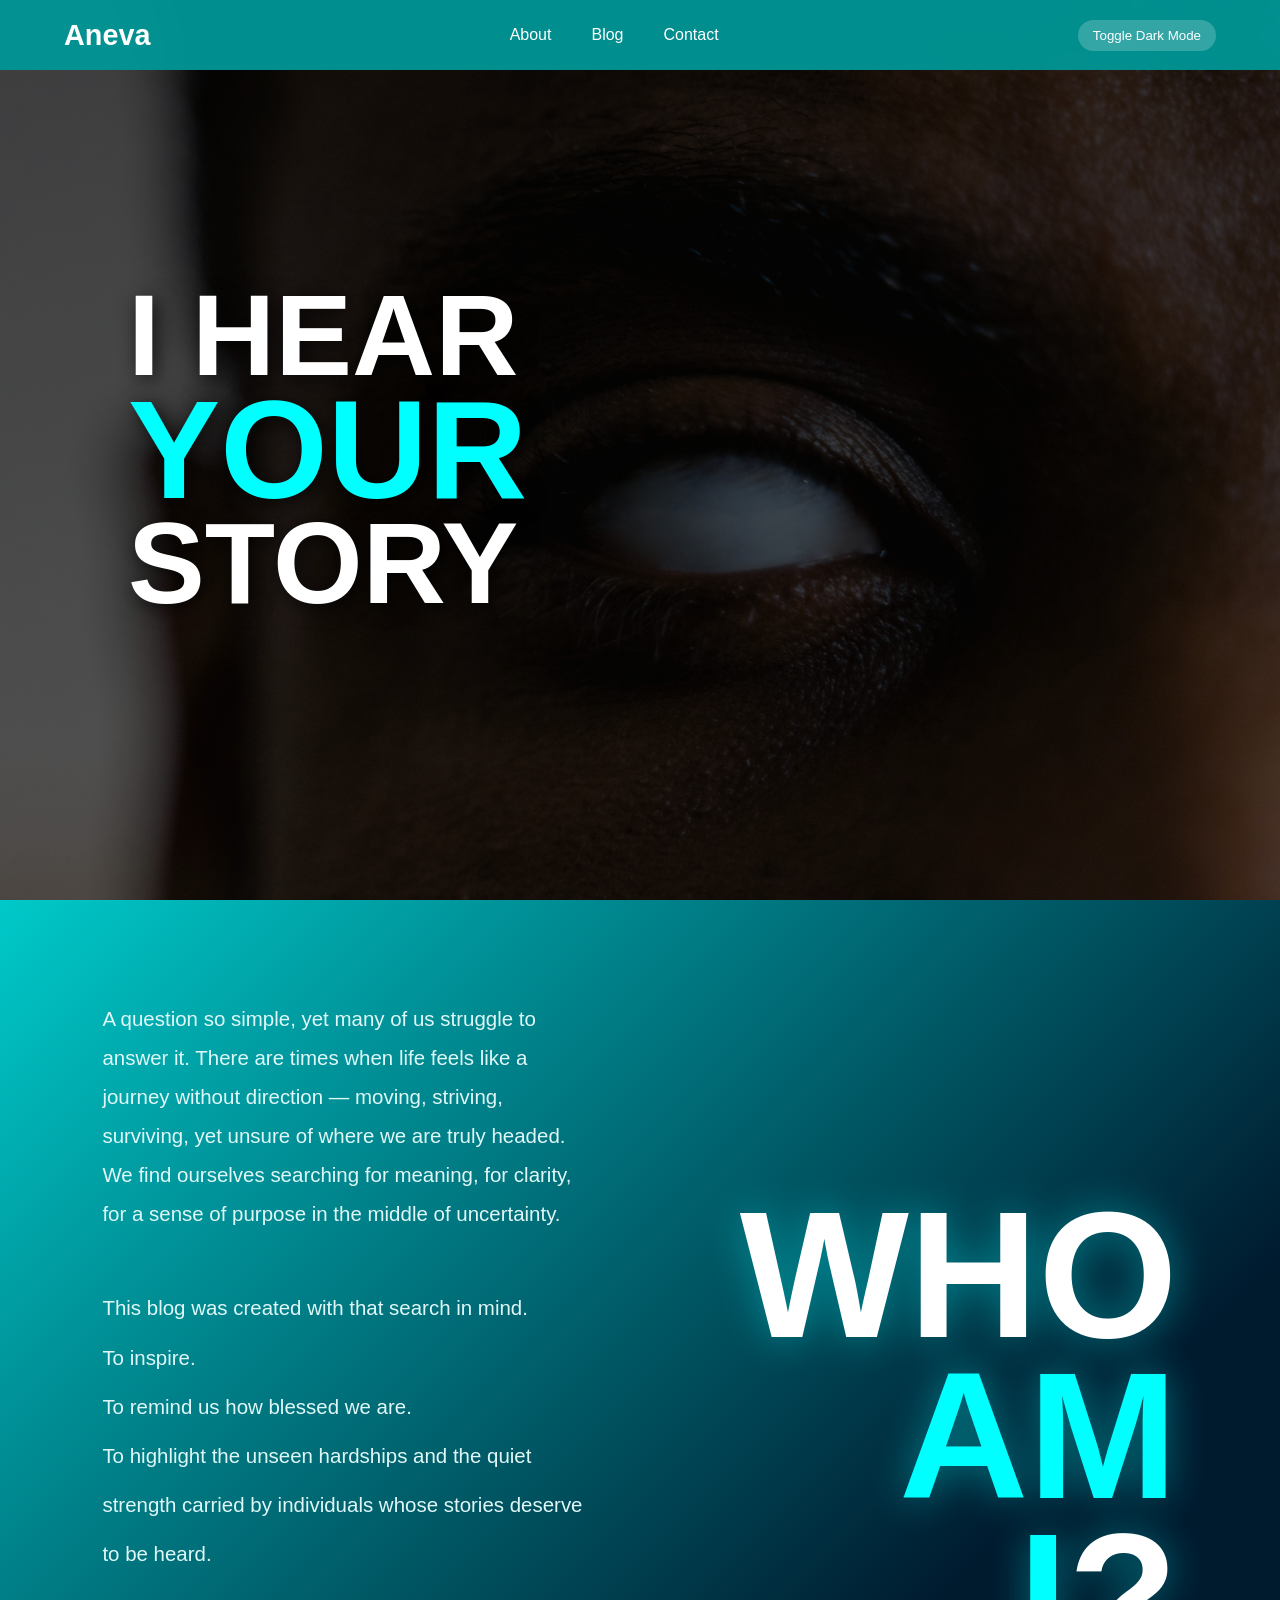
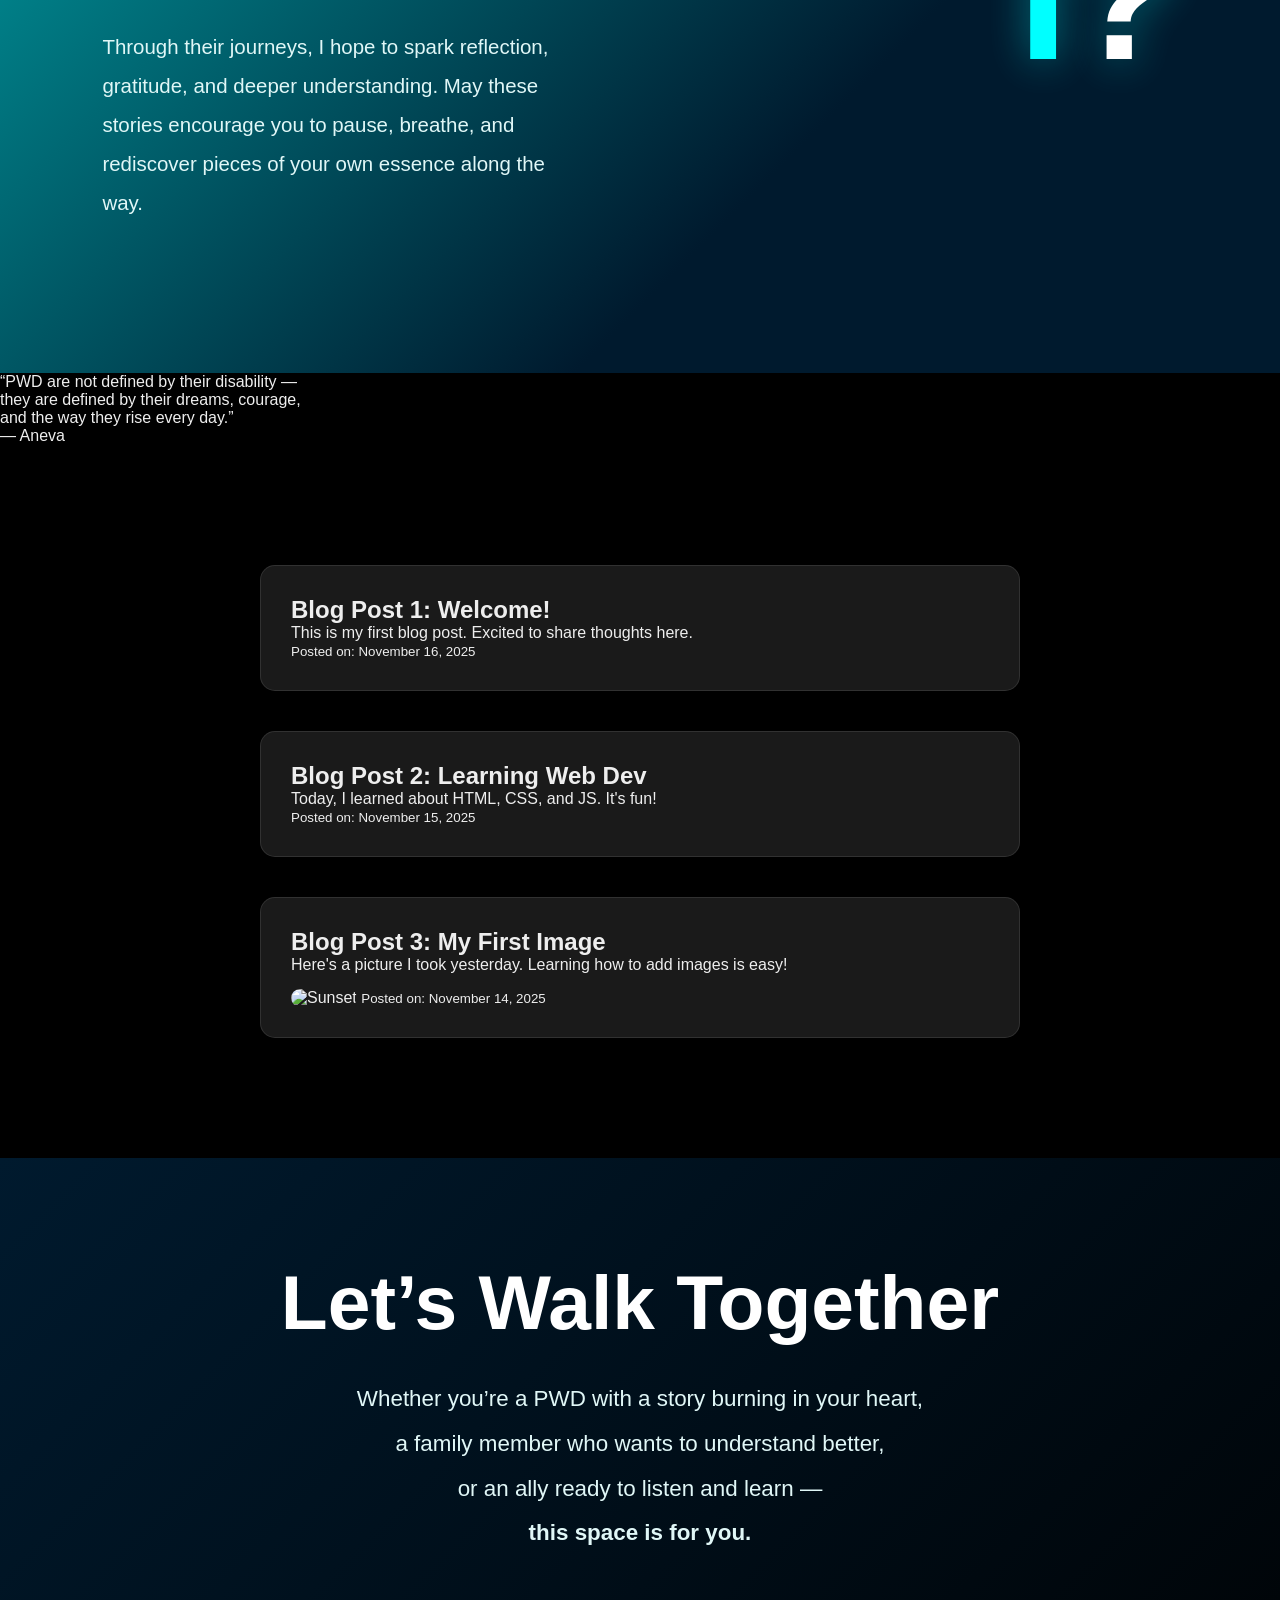
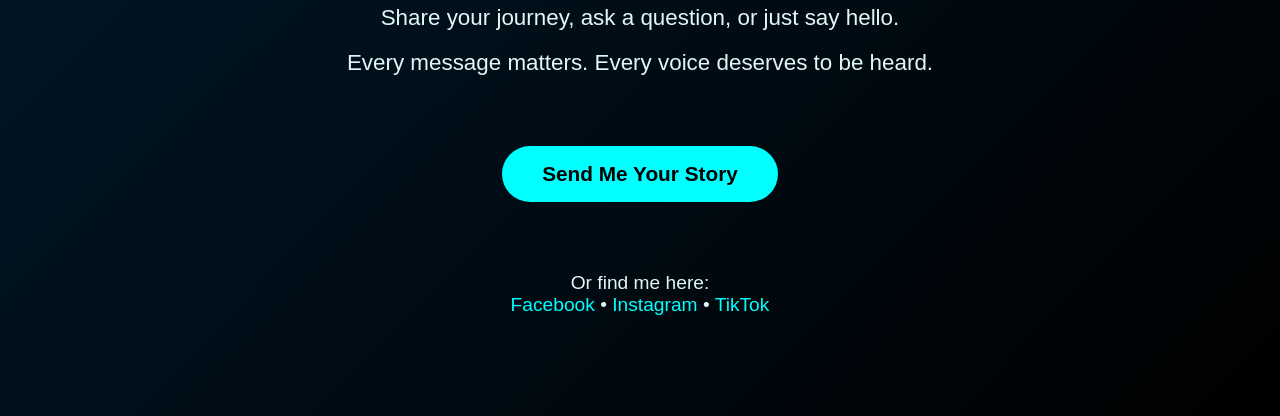
==== commit d4418130: "Update index.html" ====
--- a/index.html
+++ b/index.html
@@ -3,7 +3,7 @@
 <head>
   <meta charset="UTF-8" />
   <meta name="viewport" content="width=device-width, initial-scale=1.0"/>
-  <title>Aneval | I Hear Your Story</title>
+  <title>Aneva | I Hear Your Story</title>
   <link rel="stylesheet" href="styles.css" />
 </head>
 <body>
@@ -11,7 +11,7 @@
   <!-- HERO -->
   <header class="hero">
     <nav class="top-nav">
-      <div class="logo">Aneval</div>
+      <div class="logo">Aneva</div>
       <ul class="nav-links">
         <li><a href="#whoami">About</a></li>
         <li><a href="#blog">Blog</a></li>
@@ -42,6 +42,18 @@
         </p>
       </div>
       <h2 class="whoami-title">WHO<br><span>AM I</span>?</h2>
+    </div>
+  </section>
+
+  <!-- PWD QUOTE – NEW SECTION (after WHO AM I) -->
+  <section class="quote-section">
+    <div class="quote-container">
+      <blockquote>
+        “PWD are not defined by their disability —<br>
+        they are defined by their dreams, courage,<br>
+        and the way they rise every day.”
+      </blockquote>
+      <p class="quote-author">— Aneva</p>
     </div>
   </section>
 
@@ -79,15 +91,14 @@
         Share your journey, ask a question, or just say hello.<br>
         Every message matters. Every voice deserves to be heard.
       </p>
-
-      <a href="mailto:lavenagee.boluso2001@gmail.com" class="contact-btn">
-        Send Me Your Story ✉️
+      <a href="mailto:your-email-here@gmail.com" class="contact-btn">
+        Send Me Your Story
       </a>
-
       <div class="social-links">
         <p>Or find me here:</p>
-        <a href="https://www.facebook.com/profile.php?id=61583888613670" target="_blank">Facebook</a> • 
-        <a href="tiktok.com/@_aneval%3F_t%3DZS-8zuCAxaX56e%26_r%3D1" target="_blank">TikTok</a>
+        <a href="https://facebook.com/yourpage" target="_blank">Facebook</a> • 
+        <a href="https://instagram.com/yourhandle" target="_blank">Instagram</a> • 
+        <a href="https://tiktok.com/@yourhandle" target="_blank">TikTok</a>
       </div>
     </div>
   </section>
@@ -95,5 +106,3 @@
   <script src="script.js"></script>
 </body>
 </html>
-
-
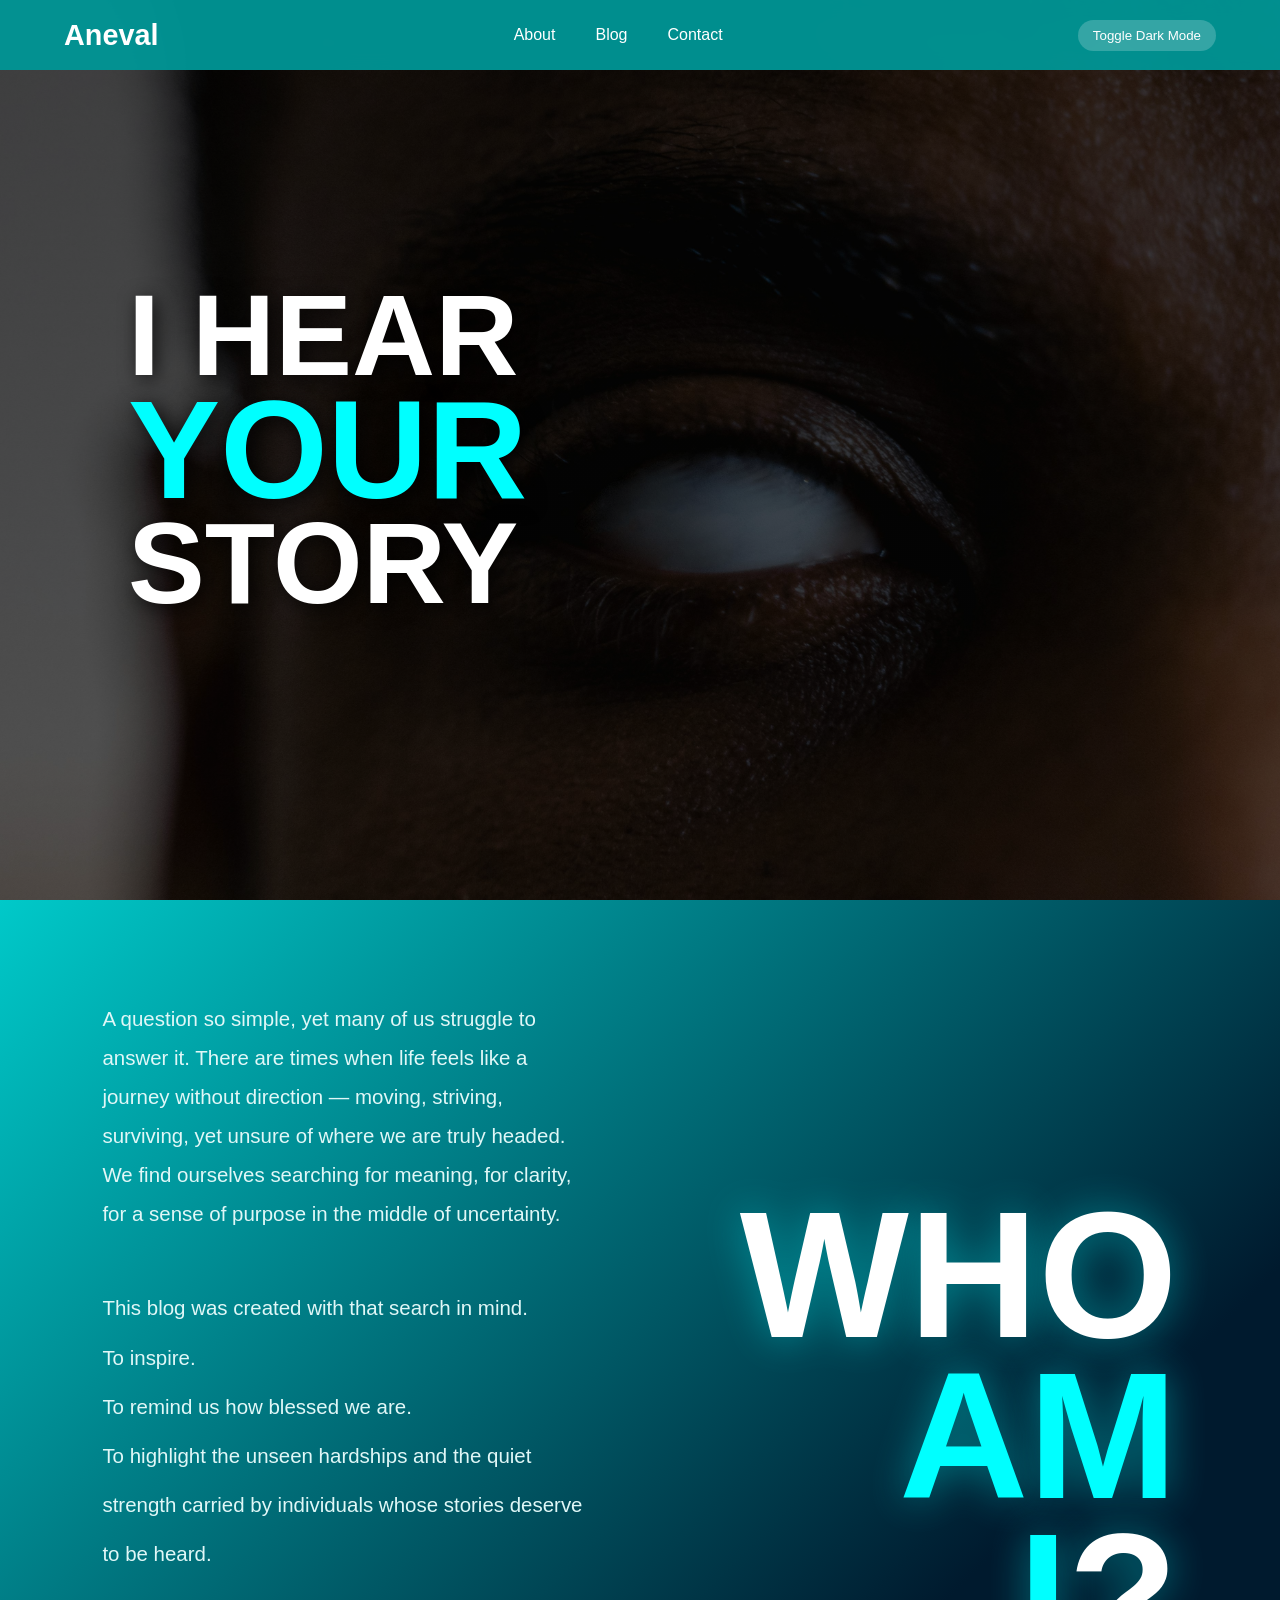
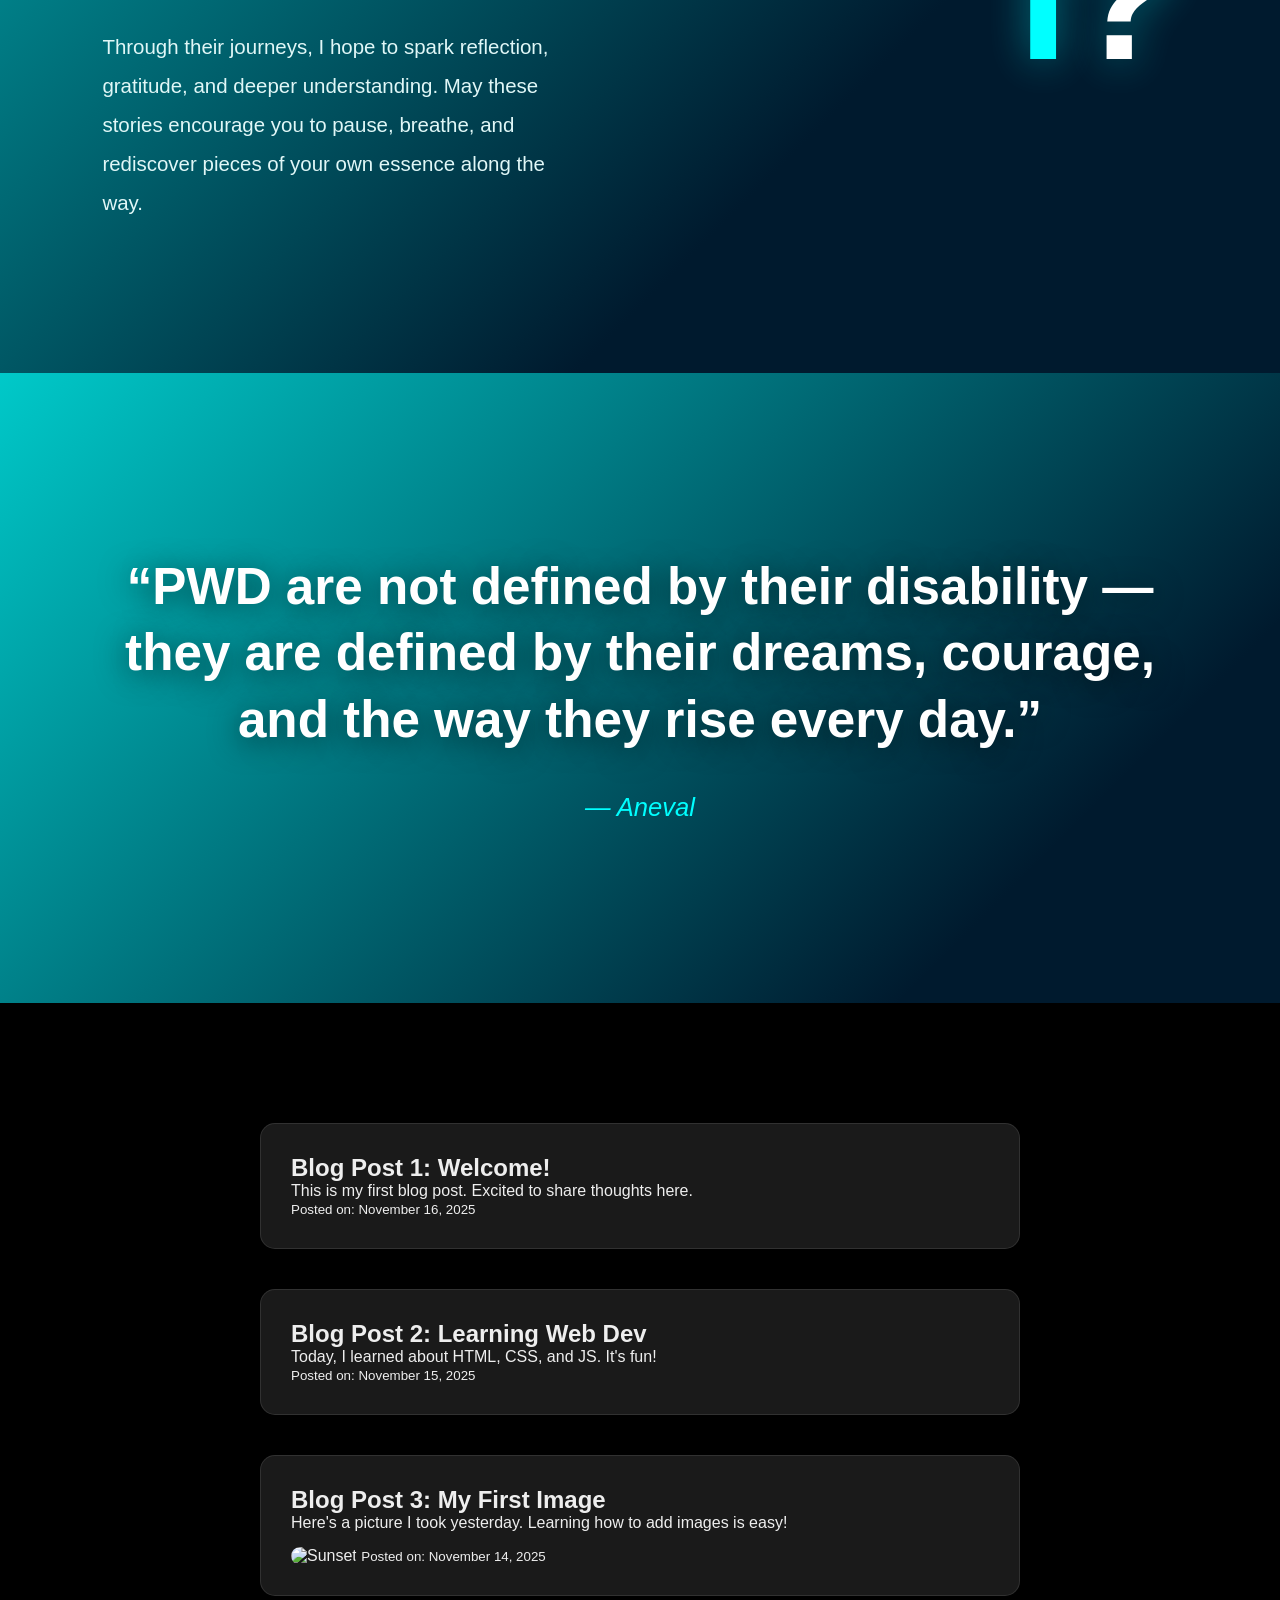
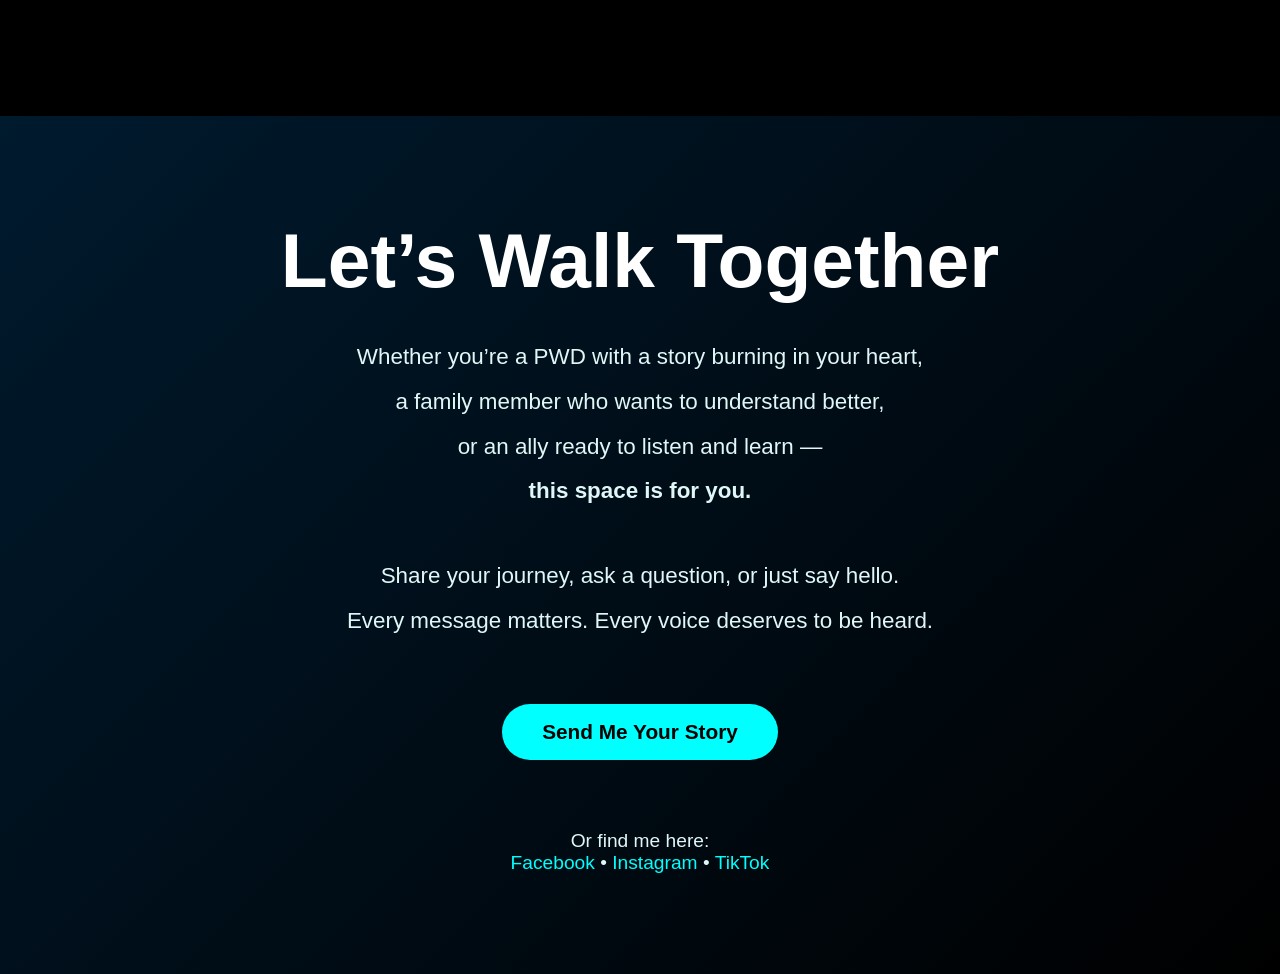
==== commit bf5421a8: "Update index.html" ====
--- a/index.html
+++ b/index.html
@@ -3,7 +3,7 @@
 <head>
   <meta charset="UTF-8" />
   <meta name="viewport" content="width=device-width, initial-scale=1.0"/>
-  <title>Aneva | I Hear Your Story</title>
+  <title>Aneval | I Hear Your Story</title>
   <link rel="stylesheet" href="styles.css" />
 </head>
 <body>
@@ -11,7 +11,7 @@
   <!-- HERO -->
   <header class="hero">
     <nav class="top-nav">
-      <div class="logo">Aneva</div>
+      <div class="logo">Aneval</div>
       <ul class="nav-links">
         <li><a href="#whoami">About</a></li>
         <li><a href="#blog">Blog</a></li>
@@ -53,7 +53,7 @@
         they are defined by their dreams, courage,<br>
         and the way they rise every day.”
       </blockquote>
-      <p class="quote-author">— Aneva</p>
+      <p class="quote-author">— Aneval</p>
     </div>
   </section>
 
@@ -106,3 +106,4 @@
   <script src="script.js"></script>
 </body>
 </html>
+
--- a/styles.css
+++ b/styles.css
@@ -23,37 +23,37 @@
 .hero-content span { color:#0ff; font-size:1.2em; }
 
 /* WHO AM I */
-.whoami-section {
-  min-height:100vh;
-  background: linear-gradient(135deg, #00c9c9 0%, #001a2e 70%);
+.whoami-section { min-height:100vh; background: linear-gradient(135deg, #00c9c9 0%, #001a2e 70%); display:flex; align-items:center; padding:100px 8%; }
+.whoami-container { max-width:1400px; margin:0 auto; display:grid; grid-template-columns:1fr 1fr; gap:100px; align-items:center; }
+.whoami-text p { margin-bottom:50px; font-size:1.28rem; line-height:1.9; color:#e0f7f7; }
+.whoami-text p.mission { line-height:2.4; }
+.whoami-title { font-size:14vw; font-weight:900; line-height:0.9; color:white; text-align:right; text-shadow:0 0 40px rgba(0,255,255,0.4); }
+.whoami-title span { color:#0ff; }
+
+/* PWD QUOTE SECTION */
+.quote-section {
+  min-height:70vh;
+  background: linear-gradient(135deg, #00c9c9 0%, #001a2e 80%);
   display:flex;
   align-items:center;
-  padding:100px 8%;
+  justify-content:center;
+  text-align:center;
+  padding:80px 20px;
 }
-.whoami-container {
-  max-width:1400px;
-  margin:0 auto;
-  display:grid;
-  grid-template-columns:1fr 1fr;
-  gap:100px;
-  align-items:center;
+.quote-container blockquote {
+  font-size:3.2rem;
+  font-weight:700;
+  line-height:1.3;
+  color:white;
+  text-shadow:0 4px 30px rgba(0,0,0,0.6);
+  margin-bottom:40px;
 }
-.whoami-text p {
-  margin-bottom:50px;
-  font-size:1.28rem;
-  line-height:1.9;
-  color:#e0f7f7;
+.quote-author {
+  font-size:1.6rem;
+  color:#0ff;
+  font-style:italic;
+  font-weight:500;
 }
-.whoami-text p.mission { line-height:2.4; }
-.whoami-title {
-  font-size:14vw;
-  font-weight:900;
-  line-height:0.9;
-  color:white;
-  text-align:right;
-  text-shadow:0 0 40px rgba(0,255,255,0.4);
-}
-.whoami-title span { color:#0ff; }
 
 /* BLOG POSTS */
 .blog-posts { max-width:800px; margin:120px auto; padding:0 20px; display:grid; gap:40px; }
@@ -62,16 +62,7 @@
 .post-image { width:100%; border-radius:10px; margin-top:15px; }
 
 /* CONTACT SECTION */
-.contact-section {
-  min-height:80vh;
-  background: linear-gradient(135deg, #001a2e 0%, #000 100%);
-  display:flex;
-  align-items:center;
-  justify-content:center;
-  padding:100px 20px;
-  text-align:center;
-  color:#e0f7f7;
-}
+.contact-section { min-height:80vh; background: linear-gradient(135deg, #001a2e 0%, #000 100%); display:flex; align-items:center; justify-content:center; padding:100px 20px; text-align:center; color:#e0f7f7; }
 .contact-container h2 { font-size:6vw; margin-bottom:30px; color:white; }
 .contact-text { font-size:1.4rem; line-height:2; margin-bottom:40px; max-width:700px; margin-left:auto; margin-right:auto; }
 .contact-btn { display:inline-block; background:#0ff; color:#000; padding:16px 40px; border-radius:50px; font-size:1.3rem; font-weight:bold; text-decoration:none; margin:20px 0; transition:all .3s; }
@@ -85,4 +76,6 @@
   .whoami-container { grid-template-columns:1fr; text-align:center; gap:60px; }
   .whoami-title { text-align:center; font-size:18vw; }
   .hero-content { padding-left:5%; text-align:center; align-items:center; }
+  .quote-container blockquote { font-size:2.2rem; }
+  .quote-author { font-size:1.3rem; }
 }
